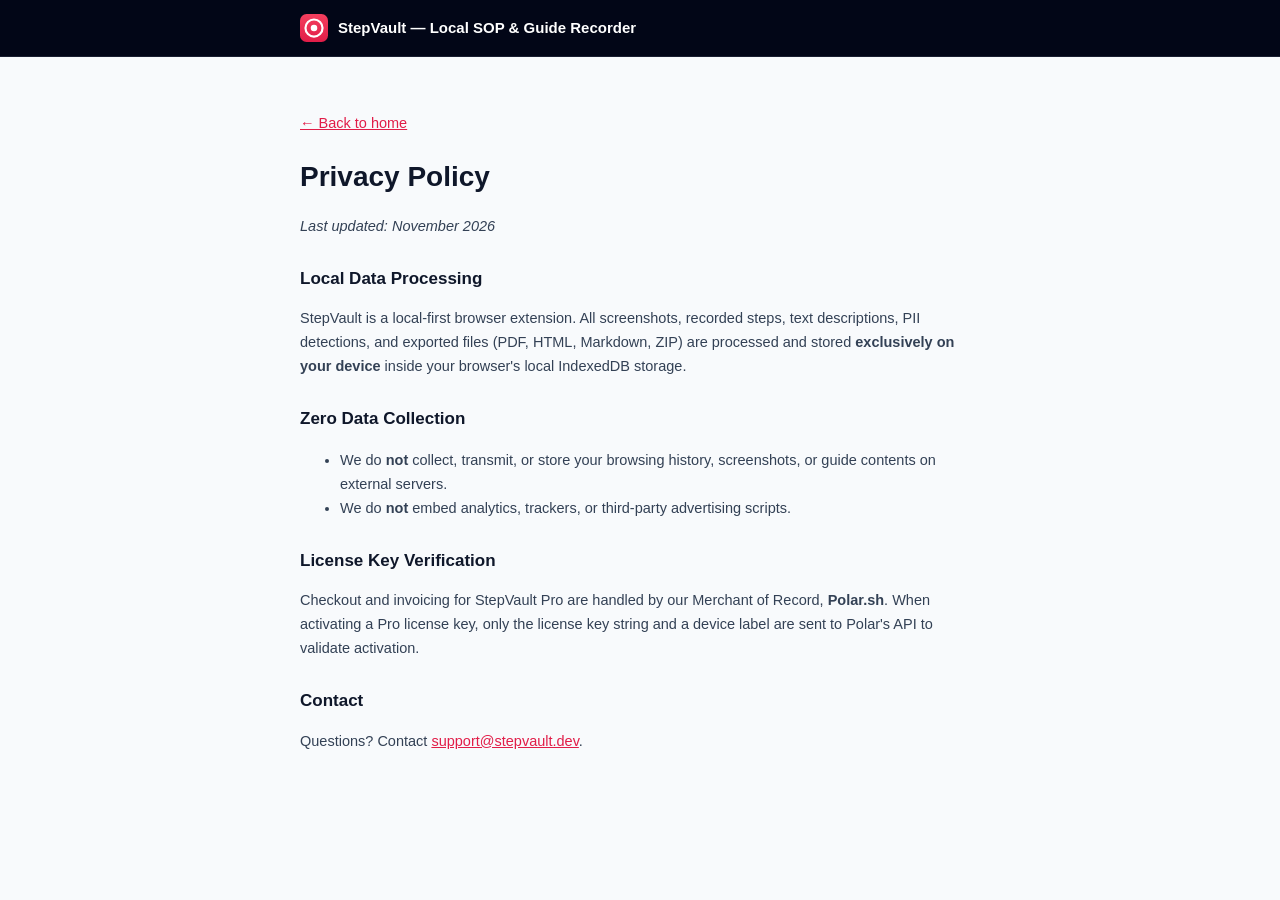
==== privacy.html @ bf3a9740 "add files and style" ====
<!doctype html>
<html lang="en">
<head>
  <meta charset="utf-8" />
  <meta name="viewport" content="width=device-width, initial-scale=1" />
  <title>Privacy Policy — StepVault</title>
  <link rel="icon" type="image/svg+xml" href="./assets/logo.svg" />
  <link rel="alternate icon" type="image/png" href="./assets/favicon.png" />
  <link rel="stylesheet" href="./styles.css" />
</head>
<body>
  <header class="site-header">
    <div class="legal-header-inner">
      <a href="./index.html" class="legal-brand">
        <img src="./assets/logo.svg" alt="StepVault logo" class="brand-icon-sm" />
        <span>StepVault — Local SOP &amp; Guide Recorder</span>
      </a>
    </div>
  </header>
  <main class="legal-wrap">
    <p><a class="accent-link" href="./index.html">← Back to home</a></p>
    <h1>Privacy Policy</h1>
    <p><em>Last updated: November 2026</em></p>

    <h2>Local Data Processing</h2>
    <p>
      StepVault is a local-first browser extension. All screenshots, recorded steps, text
      descriptions, PII detections, and exported files (PDF, HTML, Markdown, ZIP) are processed
      and stored <strong>exclusively on your device</strong> inside your browser's local IndexedDB
      storage.
    </p>

    <h2>Zero Data Collection</h2>
    <ul>
      <li>We do <strong>not</strong> collect, transmit, or store your browsing history, screenshots, or guide contents on external servers.</li>
      <li>We do <strong>not</strong> embed analytics, trackers, or third-party advertising scripts.</li>
    </ul>

    <h2>License Key Verification</h2>
    <p>
      Checkout and invoicing for StepVault Pro are handled by our Merchant of Record,
      <strong>Polar.sh</strong>. When activating a Pro license key, only the license key string and
      a device label are sent to Polar's API to validate activation.
    </p>

    <h2>Contact</h2>
    <p>Questions? Contact <a class="accent-link" href="mailto:support@stepvault.dev">support@stepvault.dev</a>.</p>
  </main>
</body>
</html>
---- styles.css ----
:root {
  --slate-950: #020617;
  --slate-900: #0f172a;
  --slate-700: #334155;
  --slate-500: #64748b;
  --slate-400: #94a3b8;
  --slate-200: #e2e8f0;
  --slate-100: #f1f5f9;
  --slate-50: #f8fafc;
  --rose-500: #f43f5e;
  --rose-600: #e11d48;
  --rose-700: #be123c;
  --emerald-600: #059669;
}

* {
  box-sizing: border-box;
}

body {
  margin: 0;
  font-family: Inter, -apple-system, BlinkMacSystemFont, "Segoe UI", Roboto, sans-serif;
  background: var(--slate-50);
  color: var(--slate-900);
  line-height: 1.55;
  -webkit-font-smoothing: antialiased;
}

a {
  color: inherit;
}

.container {
  max-width: 960px;
  margin: 0 auto;
  padding: 0 20px;
}

/* Header & Navigation */
.site-header {
  background: var(--slate-950);
  color: #ffffff;
  border-bottom: 1px solid rgba(148, 163, 184, 0.16);
  position: sticky;
  top: 0;
  z-index: 20;
}

.nav {
  display: flex;
  align-items: center;
  justify-content: space-between;
  height: 64px;
  gap: 12px;
}

.brand {
  display: flex;
  align-items: center;
  gap: 11px;
  text-decoration: none;
}

.brand-icon {
  width: 34px;
  height: 34px;
  flex-shrink: 0;
  display: block;
}

.brand-icon-sm {
  width: 28px;
  height: 28px;
  flex-shrink: 0;
  display: block;
}

.brand-title {
  font-weight: 800;
  font-size: 16px;
  letter-spacing: -0.02em;
  line-height: 1.15;
  color: #ffffff;
}

.brand-sub {
  font-size: 11px;
  color: var(--slate-400);
  font-weight: 500;
}

.nav-right {
  display: flex;
  align-items: center;
  gap: 18px;
  font-size: 13.5px;
  font-weight: 600;
}

.nav-right a.link {
  color: #cbd5e1;
  text-decoration: none;
}

.nav-right a.link:hover {
  color: #ffffff;
}

.local-pill {
  display: inline-flex;
  align-items: center;
  gap: 5px;
  border-radius: 999px;
  background: rgba(16, 185, 129, 0.15);
  color: #6ee7b7;
  border: 1px solid rgba(52, 211, 153, 0.28);
  padding: 4px 10px;
  font-size: 11.5px;
  font-weight: 700;
}

.local-pill-light {
  background: #ecfdf5;
  color: var(--emerald-600);
  border-color: #a7f3d0;
}

/* Buttons */
.btn {
  display: inline-flex;
  align-items: center;
  justify-content: center;
  gap: 8px;
  border-radius: 10px;
  padding: 11px 20px;
  font-size: 14px;
  font-weight: 700;
  text-decoration: none;
  transition: background 0.15s, border-color 0.15s;
}

.btn-primary {
  background: var(--rose-600);
  color: #ffffff;
  box-shadow: 0 2px 8px rgba(225, 29, 72, 0.25);
}

.btn-primary:hover {
  background: var(--rose-700);
}

.btn-secondary {
  background: #ffffff;
  color: var(--slate-900);
  border: 1px solid #cbd5e1;
}

.btn-secondary:hover {
  background: var(--slate-100);
}

.btn-sm {
  padding: 7px 14px;
  font-size: 13px;
  border-radius: 8px;
}

/* Hero */
.hero {
  padding: 56px 0 42px;
  text-align: center;
}

.hero h1 {
  margin: 14px auto;
  max-width: 720px;
  font-size: clamp(29px, 4.5vw, 44px);
  line-height: 1.14;
  letter-spacing: -0.03em;
  font-weight: 850;
}

.subtitle {
  margin: 0 auto 26px;
  max-width: 610px;
  color: var(--slate-500);
  font-size: 16.5px;
}

.cta-row {
  display: flex;
  flex-wrap: wrap;
  gap: 12px;
  justify-content: center;
  margin-bottom: 36px;
}

/* Editor UI Preview */
.editor-frame {
  max-width: 840px;
  margin: 0 auto;
  background: #ffffff;
  border: 1px solid var(--slate-200);
  border-radius: 16px;
  box-shadow: 0 20px 45px rgba(15, 23, 42, 0.08);
  overflow: hidden;
  text-align: left;
}

.editor-topbar {
  display: flex;
  flex-wrap: wrap;
  align-items: center;
  justify-content: space-between;
  gap: 10px;
  padding: 11px 18px;
  border-bottom: 1px solid var(--slate-200);
  background: #ffffff;
  font-size: 12px;
}

.swatches {
  display: flex;
  align-items: center;
  gap: 6px;
  font-weight: 600;
  color: var(--slate-500);
}

.swatch {
  width: 14px;
  height: 14px;
  border-radius: 50%;
  display: inline-block;
}

.swatch-rose { background: #f43f5e; }
.swatch-indigo { background: #4f46e5; }
.swatch-sky { background: #0ea5e9; }
.swatch-emerald { background: #10b981; }

.swatch.active {
  outline: 2px solid var(--slate-900);
  outline-offset: 2px;
}

.amber-pill {
  background: #fef3c7;
  color: #78350f;
  border: 1px solid #fcd34d;
  border-radius: 8px;
  padding: 4px 10px;
  font-weight: 700;
  font-size: 11.5px;
}

.export-chip {
  background: var(--rose-600);
  color: #ffffff;
  border-radius: 8px;
  padding: 5px 11px;
  font-weight: 700;
  font-size: 11.5px;
}

.editor-canvas {
  background: var(--slate-50);
  padding: 20px;
}

.step-card {
  background: #ffffff;
  border: 1px solid var(--slate-200);
  border-radius: 14px;
  padding: 16px 18px;
}

.step-head {
  display: flex;
  align-items: center;
  gap: 10px;
  font-weight: 700;
  font-size: 14.5px;
  margin-bottom: 12px;
}

.step-badge {
  width: 11px;
  height: 11px;
  border-radius: 50%;
  background: var(--rose-500);
  box-shadow: 0 0 0 4px rgba(244, 63, 94, 0.18);
  display: inline-block;
  flex-shrink: 0;
}

.shot-box {
  position: relative;
  background: var(--slate-100);
  border: 1px solid var(--slate-200);
  border-radius: 10px;
  padding: 18px;
  display: flex;
  align-items: center;
  justify-content: space-between;
  gap: 14px;
  flex-wrap: wrap;
}

.shot-fields {
  font-size: 13px;
  color: var(--slate-700);
}

.pixelated {
  display: inline-block;
  background: repeating-linear-gradient(90deg, #cbd5e1 0 5px, #94a3b8 5px 10px);
  color: transparent;
  border-radius: 4px;
  padding: 1px 6px;
  user-select: none;
}

.target-btn {
  position: relative;
  background: #4f46e5;
  color: #ffffff;
  font-size: 12.5px;
  font-weight: 700;
  padding: 8px 16px;
  border-radius: 7px;
  outline: 2.5px solid var(--rose-500);
  outline-offset: 2px;
}

.click-dot {
  position: absolute;
  right: -7px;
  bottom: -7px;
  width: 16px;
  height: 16px;
  border-radius: 50%;
  background: var(--rose-500);
  border: 2.5px solid #ffffff;
  box-shadow: 0 3px 8px rgba(15, 23, 42, 0.3);
}

/* Content Sections */
.section {
  padding: 48px 0;
}

.section-title {
  text-align: center;
  font-size: 25px;
  font-weight: 800;
  letter-spacing: -0.02em;
  margin: 0 0 26px;
}

.grid-3 {
  display: grid;
  grid-template-columns: repeat(auto-fit, minmax(250px, 1fr));
  gap: 16px;
}

.card {
  background: #ffffff;
  border: 1px solid var(--slate-200);
  border-radius: 14px;
  padding: 20px;
}

.card h3 {
  margin: 0 0 7px;
  font-size: 15.5px;
  font-weight: 750;
}

.card p {
  margin: 0;
  font-size: 14px;
  color: var(--slate-500);
}

/* Pricing */
.pricing-grid {
  display: grid;
  grid-template-columns: repeat(auto-fit, minmax(280px, 1fr));
  gap: 18px;
  max-width: 700px;
  margin: 0 auto;
}

.price-card {
  background: #ffffff;
  border: 1px solid var(--slate-200);
  border-radius: 16px;
  padding: 24px;
  display: flex;
  flex-direction: column;
  justify-content: space-between;
}

.price-card.pro {
  border: 2px solid var(--rose-600);
  box-shadow: 0 12px 30px rgba(225, 29, 72, 0.08);
}

.tier {
  font-size: 12px;
  font-weight: 800;
  text-transform: uppercase;
  letter-spacing: 0.06em;
  color: var(--slate-500);
}

.price-card.pro .tier {
  color: var(--rose-600);
}

.amount {
  font-size: 34px;
  font-weight: 850;
  margin: 8px 0 4px;
  letter-spacing: -0.03em;
}

.amount span {
  font-size: 13.5px;
  font-weight: 500;
  color: var(--slate-500);
}

.features-list {
  list-style: none;
  padding: 0;
  margin: 16px 0 22px;
  font-size: 13.5px;
  color: var(--slate-700);
}

.features-list li {
  padding: 4.5px 0;
}

.features-list li::before {
  content: "✓ ";
  color: var(--emerald-600);
  font-weight: 800;
}

/* Legal Subpages (Privacy & Terms) */
.legal-header-inner {
  max-width: 720px;
  margin: 0 auto;
  padding: 14px 20px;
  display: flex;
  align-items: center;
}

.legal-brand {
  color: #ffffff;
  text-decoration: none;
  font-weight: 800;
  font-size: 15px;
  display: inline-flex;
  align-items: center;
  gap: 10px;
}

.legal-wrap {
  max-width: 720px;
  margin: 0 auto;
  padding: 40px 20px 60px;
  line-height: 1.65;
}

.legal-wrap h1 {
  font-size: 28px;
  margin-bottom: 6px;
}

.legal-wrap h2 {
  font-size: 17px;
  margin-top: 26px;
}

.legal-wrap p,
.legal-wrap li {
  font-size: 14.5px;
  color: var(--slate-700);
}

.accent-link {
  color: var(--rose-600);
}

/* Footer */
.site-footer {
  border-top: 1px solid var(--slate-200);
  padding: 26px 0;
  margin-top: 28px;
  font-size: 13px;
  color: var(--slate-400);
}

.footer-inner {
  display: flex;
  flex-wrap: wrap;
  align-items: center;
  justify-content: space-between;
  gap: 12px;
}

.footer-links {
  display: flex;
  gap: 18px;
}

.footer-links a {
  text-decoration: none;
  color: var(--slate-500);
}

.footer-links a:hover {
  color: var(--slate-900);
}

@media (max-width: 560px) {
  .hide-mobile {
    display: none;
  }
}
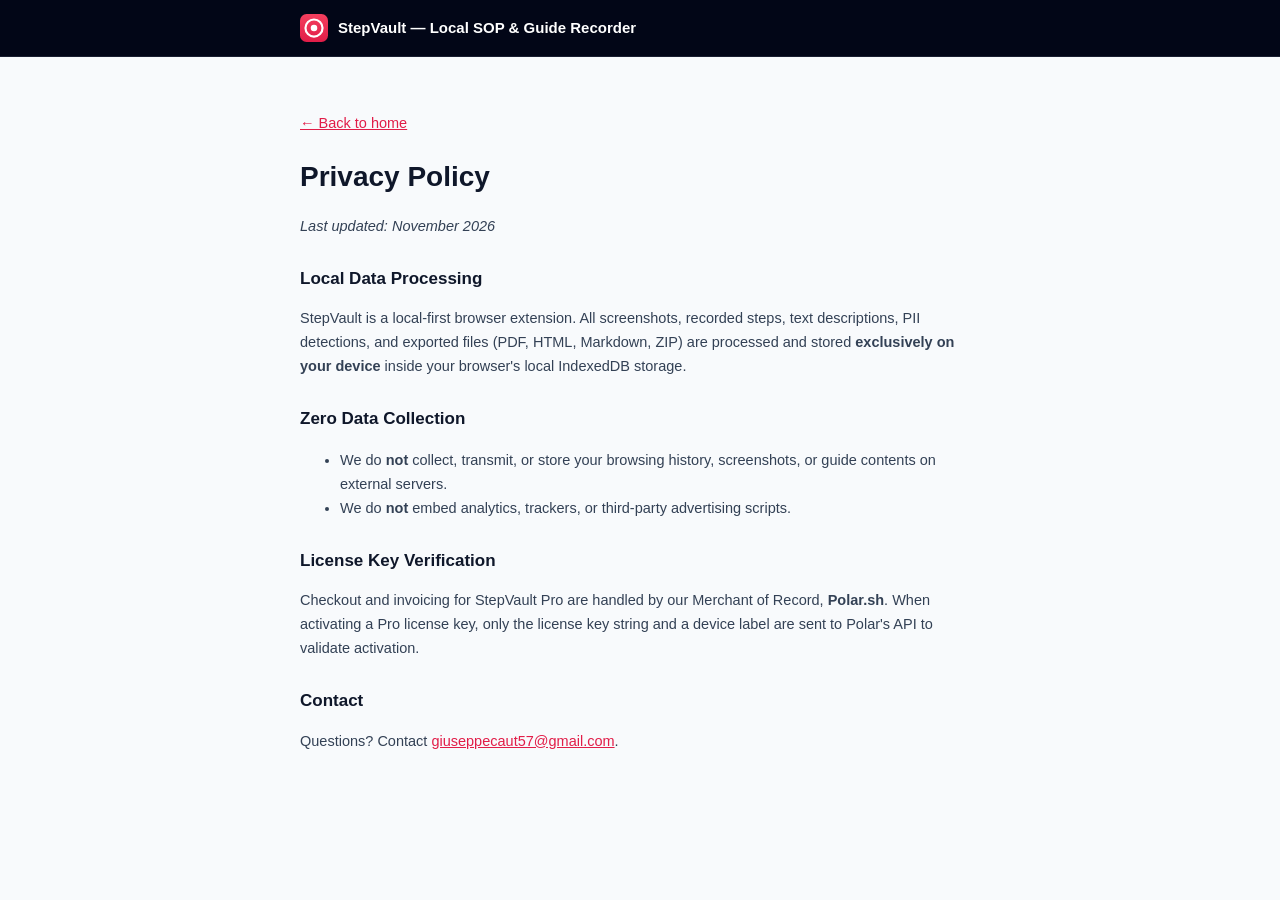
==== commit 73691f46: "edits to the mail in privacy section" ====
--- a/privacy.html
+++ b/privacy.html
@@ -44,7 +44,7 @@
     </p>
 
     <h2>Contact</h2>
-    <p>Questions? Contact <a class="accent-link" href="mailto:support@stepvault.dev">support@stepvault.dev</a>.</p>
+    <p>Questions? Contact <a class="accent-link" href="mailto:giuseppecaut57@gmail.com">giuseppecaut57@gmail.com</a>.</p>
   </main>
 </body>
 </html>
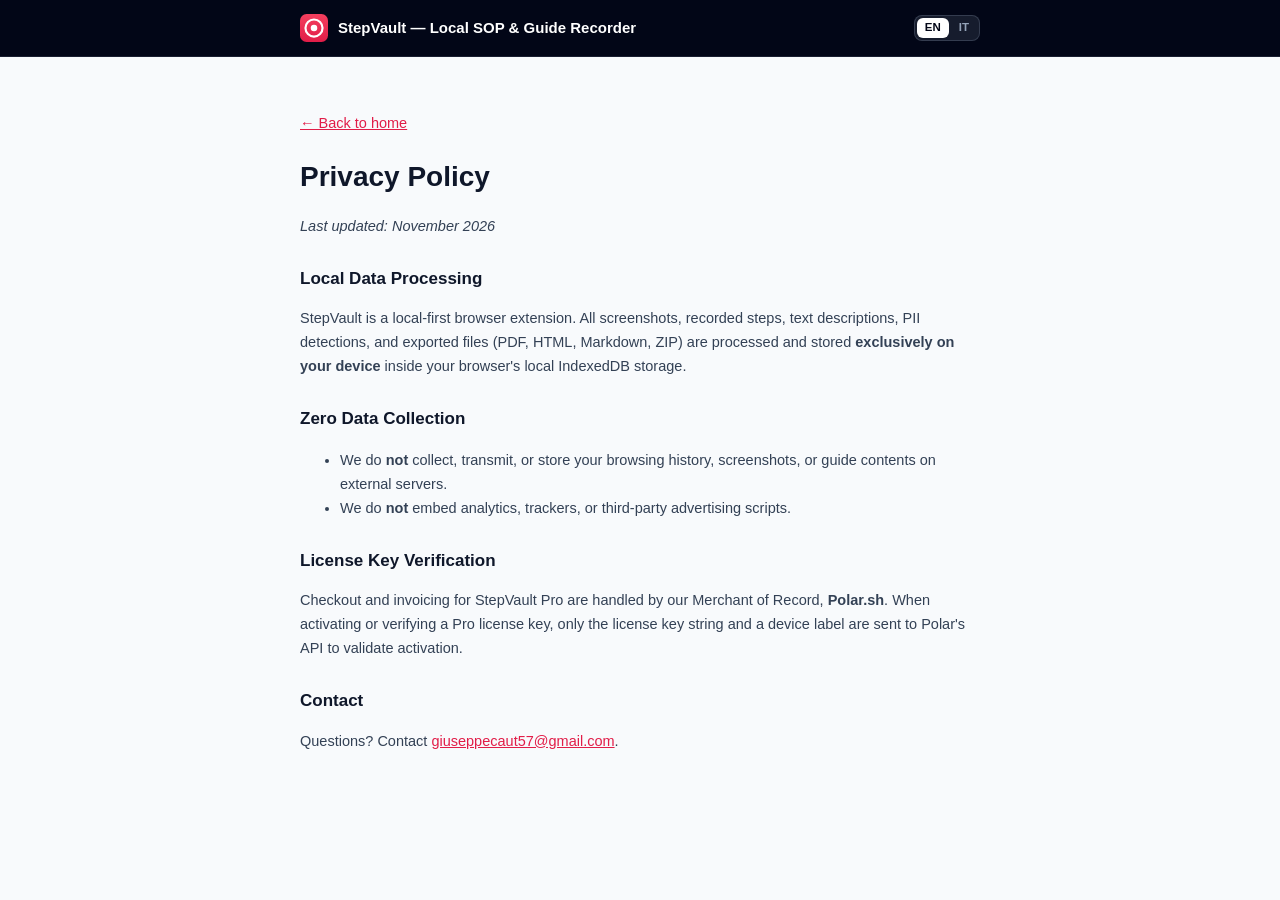
==== commit 537862a5: "added italian translation of the page" ====
--- a/privacy.html
+++ b/privacy.html
@@ -1,5 +1,5 @@
 <!doctype html>
-<html lang="en">
+<html lang="en" data-title-key="page_title_privacy">
 <head>
   <meta charset="utf-8" />
   <meta name="viewport" content="width=device-width, initial-scale=1" />
@@ -13,38 +13,44 @@
     <div class="legal-header-inner">
       <a href="./index.html" class="legal-brand">
         <img src="./assets/logo.svg" alt="StepVault logo" class="brand-icon-sm" />
-        <span>StepVault — Local SOP &amp; Guide Recorder</span>
+        <span data-i18n="legal_header_brand">StepVault — Local SOP &amp; Guide Recorder</span>
       </a>
+      <div class="lang-switch" role="group" aria-label="Language">
+        <button type="button" class="lang-btn active" data-set-lang="en" aria-pressed="true">EN</button>
+        <button type="button" class="lang-btn" data-set-lang="it" aria-pressed="false">IT</button>
+      </div>
     </div>
   </header>
   <main class="legal-wrap">
-    <p><a class="accent-link" href="./index.html">← Back to home</a></p>
-    <h1>Privacy Policy</h1>
-    <p><em>Last updated: November 2026</em></p>
+    <p><a class="accent-link" href="./index.html" data-i18n="back_home">← Back to home</a></p>
+    <h1 data-i18n="priv_h1">Privacy Policy</h1>
+    <p data-i18n-html="legal_updated"><em>Last updated: November 2026</em></p>
 
-    <h2>Local Data Processing</h2>
-    <p>
+    <h2 data-i18n="priv_s1_h2">Local Data Processing</h2>
+    <p data-i18n-html="priv_s1_p">
       StepVault is a local-first browser extension. All screenshots, recorded steps, text
       descriptions, PII detections, and exported files (PDF, HTML, Markdown, ZIP) are processed
       and stored <strong>exclusively on your device</strong> inside your browser's local IndexedDB
       storage.
     </p>
 
-    <h2>Zero Data Collection</h2>
+    <h2 data-i18n="priv_s2_h2">Zero Data Collection</h2>
     <ul>
-      <li>We do <strong>not</strong> collect, transmit, or store your browsing history, screenshots, or guide contents on external servers.</li>
-      <li>We do <strong>not</strong> embed analytics, trackers, or third-party advertising scripts.</li>
+      <li data-i18n-html="priv_s2_li1">We do <strong>not</strong> collect, transmit, or store your browsing history, screenshots, or guide contents on external servers.</li>
+      <li data-i18n-html="priv_s2_li2">We do <strong>not</strong> embed analytics, trackers, or third-party advertising scripts.</li>
     </ul>
 
-    <h2>License Key Verification</h2>
-    <p>
+    <h2 data-i18n="priv_s3_h2">License Key Verification</h2>
+    <p data-i18n-html="priv_s3_p">
       Checkout and invoicing for StepVault Pro are handled by our Merchant of Record,
-      <strong>Polar.sh</strong>. When activating a Pro license key, only the license key string and
+      <strong>Polar.sh</strong>. When activating or verifying a Pro license key, only the license key string and
       a device label are sent to Polar's API to validate activation.
     </p>
 
-    <h2>Contact</h2>
-    <p>Questions? Contact <a class="accent-link" href="mailto:giuseppecaut57@gmail.com">giuseppecaut57@gmail.com</a>.</p>
+    <h2 data-i18n="priv_s4_h2">Contact</h2>
+    <p data-i18n-html="priv_s4_p">Questions? Contact <a class="accent-link" href="mailto:giuseppecaut57@gmail.com">giuseppecaut57@gmail.com</a>.</p>
   </main>
+
+  <script src="./i18n.js"></script>
 </body>
 </html>
--- a/styles.css
+++ b/styles.css
@@ -1,6 +1,7 @@
 :root {
   --slate-950: #020617;
   --slate-900: #0f172a;
+  --slate-800: #1e293b;
   --slate-700: #334155;
   --slate-500: #64748b;
   --slate-400: #94a3b8;
@@ -10,11 +11,18 @@
   --rose-500: #f43f5e;
   --rose-600: #e11d48;
   --rose-700: #be123c;
+  --rose-50: #fff1f2;
+  --rose-200: #fecdd3;
   --emerald-600: #059669;
+  --emerald-50: #ecfdf5;
 }
 
 * {
   box-sizing: border-box;
+}
+
+html {
+  scroll-behavior: smooth;
 }
 
 body {
@@ -36,7 +44,6 @@
   padding: 0 20px;
 }
 
-/* Header & Navigation */
 .site-header {
   background: var(--slate-950);
   color: #ffffff;
@@ -104,6 +111,40 @@
 
 .nav-right a.link:hover {
   color: #ffffff;
+}
+
+.lang-switch {
+  display: inline-flex;
+  align-items: center;
+  background: rgba(148, 163, 184, 0.14);
+  border: 1px solid rgba(148, 163, 184, 0.24);
+  border-radius: 8px;
+  padding: 2px;
+  gap: 2px;
+}
+
+.lang-btn {
+  appearance: none;
+  border: none;
+  background: transparent;
+  color: #94a3b8;
+  font-family: inherit;
+  font-size: 11.5px;
+  font-weight: 800;
+  padding: 4px 8px;
+  border-radius: 6px;
+  cursor: pointer;
+  line-height: 1;
+  transition: background 0.15s, color 0.15s;
+}
+
+.lang-btn:hover {
+  color: #ffffff;
+}
+
+.lang-btn.active {
+  background: #ffffff;
+  color: var(--slate-950);
 }
 
 .local-pill {
@@ -120,12 +161,26 @@
 }
 
 .local-pill-light {
-  background: #ecfdf5;
+  background: var(--emerald-50);
   color: var(--emerald-600);
   border-color: #a7f3d0;
 }
 
-/* Buttons */
+.pro-pill {
+  display: inline-flex;
+  align-items: center;
+  gap: 5px;
+  border-radius: 999px;
+  background: var(--rose-50);
+  color: var(--rose-600);
+  border: 1px solid var(--rose-200);
+  padding: 3px 9px;
+  font-size: 11px;
+  font-weight: 800;
+  text-transform: uppercase;
+  letter-spacing: 0.05em;
+}
+
 .btn {
   display: inline-flex;
   align-items: center;
@@ -136,7 +191,7 @@
   font-size: 14px;
   font-weight: 700;
   text-decoration: none;
-  transition: background 0.15s, border-color 0.15s;
+  transition: background 0.15s, border-color 0.15s, transform 0.1s;
 }
 
 .btn-primary {
@@ -165,7 +220,6 @@
   border-radius: 8px;
 }
 
-/* Hero */
 .hero {
   padding: 56px 0 42px;
   text-align: center;
@@ -173,7 +227,7 @@
 
 .hero h1 {
   margin: 14px auto;
-  max-width: 720px;
+  max-width: 740px;
   font-size: clamp(29px, 4.5vw, 44px);
   line-height: 1.14;
   letter-spacing: -0.03em;
@@ -181,8 +235,8 @@
 }
 
 .subtitle {
-  margin: 0 auto 26px;
-  max-width: 610px;
+  margin: 0 auto 24px;
+  max-width: 640px;
   color: var(--slate-500);
   font-size: 16.5px;
 }
@@ -192,10 +246,16 @@
   flex-wrap: wrap;
   gap: 12px;
   justify-content: center;
-  margin-bottom: 36px;
-}
-
-/* Editor UI Preview */
+  margin-bottom: 12px;
+}
+
+.hero-trust {
+  font-size: 12.5px;
+  color: var(--slate-500);
+  margin: 0 auto 34px;
+  font-weight: 500;
+}
+
 .editor-frame {
   max-width: 840px;
   margin: 0 auto;
@@ -266,6 +326,9 @@
 .editor-canvas {
   background: var(--slate-50);
   padding: 20px;
+  display: flex;
+  flex-direction: column;
+  gap: 12px;
 }
 
 .step-card {
@@ -292,6 +355,31 @@
   box-shadow: 0 0 0 4px rgba(244, 63, 94, 0.18);
   display: inline-block;
   flex-shrink: 0;
+}
+
+.step-num-badge {
+  width: 24px;
+  height: 24px;
+  border-radius: 50%;
+  background: var(--rose-600);
+  color: #ffffff;
+  font-size: 12px;
+  font-weight: 800;
+  display: inline-flex;
+  align-items: center;
+  justify-content: center;
+  flex-shrink: 0;
+}
+
+.step-callout-mini {
+  background: var(--emerald-50);
+  border-left: 3px solid var(--emerald-600);
+  color: #065f46;
+  font-size: 12.5px;
+  padding: 7px 11px;
+  border-radius: 6px;
+  margin-bottom: 12px;
+  font-weight: 500;
 }
 
 .shot-box {
@@ -345,22 +433,84 @@
   box-shadow: 0 3px 8px rgba(15, 23, 42, 0.3);
 }
 
-/* Content Sections */
 .section {
   padding: 48px 0;
 }
 
+.section-header {
+  text-align: center;
+  max-width: 660px;
+  margin: 0 auto 30px;
+}
+
+.section-eyebrow {
+  display: inline-block;
+  font-size: 11.5px;
+  font-weight: 800;
+  text-transform: uppercase;
+  letter-spacing: 0.07em;
+  color: var(--rose-600);
+  margin-bottom: 8px;
+}
+
 .section-title {
   text-align: center;
-  font-size: 25px;
-  font-weight: 800;
-  letter-spacing: -0.02em;
-  margin: 0 0 26px;
+  font-size: 26px;
+  font-weight: 800;
+  letter-spacing: -0.025em;
+  margin: 0 0 10px;
+  line-height: 1.22;
+}
+
+.section-lead {
+  margin: 0 auto;
+  font-size: 15px;
+  color: var(--slate-500);
+}
+
+.workflow-grid {
+  display: grid;
+  grid-template-columns: repeat(auto-fit, minmax(210px, 1fr));
+  gap: 16px;
+}
+
+.workflow-card {
+  background: #ffffff;
+  border: 1px solid var(--slate-200);
+  border-radius: 14px;
+  padding: 20px;
+  display: flex;
+  flex-direction: column;
+  gap: 8px;
+}
+
+.workflow-step-top {
+  display: flex;
+  align-items: center;
+  gap: 10px;
+}
+
+.workflow-card h3 {
+  margin: 0;
+  font-size: 15px;
+  font-weight: 750;
+}
+
+.workflow-card p {
+  margin: 0;
+  font-size: 13.5px;
+  color: var(--slate-500);
 }
 
 .grid-3 {
   display: grid;
-  grid-template-columns: repeat(auto-fit, minmax(250px, 1fr));
+  grid-template-columns: repeat(auto-fit, minmax(260px, 1fr));
+  gap: 16px;
+}
+
+.grid-2 {
+  display: grid;
+  grid-template-columns: repeat(auto-fit, minmax(300px, 1fr));
   gap: 16px;
 }
 
@@ -383,12 +533,94 @@
   color: var(--slate-500);
 }
 
-/* Pricing */
+.pro-spotlight-card {
+  background: #ffffff;
+  border: 1px solid var(--slate-200);
+  border-radius: 14px;
+  padding: 22px;
+  box-shadow: 0 4px 16px rgba(15, 23, 42, 0.03);
+}
+
+.pro-spotlight-head {
+  display: flex;
+  align-items: center;
+  justify-content: space-between;
+  gap: 10px;
+  margin-bottom: 8px;
+}
+
+.pro-spotlight-card h3 {
+  margin: 0;
+  font-size: 16px;
+  font-weight: 800;
+}
+
+.pro-spotlight-card p {
+  margin: 0 0 10px;
+  font-size: 14px;
+  color: var(--slate-700);
+}
+
+.pro-benefit-note {
+  font-size: 12.5px;
+  font-weight: 600;
+  color: var(--emerald-600);
+}
+
+.compare-wrap {
+  margin-top: 24px;
+  background: #ffffff;
+  border: 1px solid var(--slate-200);
+  border-radius: 16px;
+  overflow-x: auto;
+  box-shadow: 0 8px 24px rgba(15, 23, 42, 0.04);
+}
+
+.compare-table {
+  width: 100%;
+  border-collapse: collapse;
+  font-size: 13.5px;
+  min-width: 580px;
+}
+
+.compare-table th,
+.compare-table td {
+  padding: 13px 16px;
+  text-align: left;
+  border-bottom: 1px solid var(--slate-100);
+}
+
+.compare-table thead th {
+  background: var(--slate-950);
+  color: #ffffff;
+  font-size: 12.5px;
+  font-weight: 700;
+  letter-spacing: 0.01em;
+}
+
+.compare-table thead th.col-highlight {
+  background: var(--rose-600);
+}
+
+.compare-table tbody tr:last-child td {
+  border-bottom: none;
+}
+
+.compare-table td.col-highlight {
+  background: #fff1f2;
+  font-weight: 700;
+  color: var(--slate-900);
+}
+
+.compare-table td.muted {
+  color: var(--slate-500);
+}
+
 .pricing-grid {
   display: grid;
-  grid-template-columns: repeat(auto-fit, minmax(280px, 1fr));
+  grid-template-columns: repeat(auto-fit, minmax(290px, 1fr));
   gap: 18px;
-  max-width: 700px;
+  max-width: 760px;
   margin: 0 auto;
 }
 
@@ -396,7 +628,7 @@
   background: #ffffff;
   border: 1px solid var(--slate-200);
   border-radius: 16px;
-  padding: 24px;
+  padding: 26px;
   display: flex;
   flex-direction: column;
   justify-content: space-between;
@@ -404,7 +636,22 @@
 
 .price-card.pro {
   border: 2px solid var(--rose-600);
-  box-shadow: 0 12px 30px rgba(225, 29, 72, 0.08);
+  box-shadow: 0 14px 34px rgba(225, 29, 72, 0.1);
+  position: relative;
+}
+
+.popular-badge {
+  position: absolute;
+  top: -12px;
+  right: 20px;
+  background: var(--rose-600);
+  color: #ffffff;
+  font-size: 11px;
+  font-weight: 800;
+  text-transform: uppercase;
+  letter-spacing: 0.06em;
+  padding: 4px 10px;
+  border-radius: 999px;
 }
 
 .tier {
@@ -420,7 +667,7 @@
 }
 
 .amount {
-  font-size: 34px;
+  font-size: 36px;
   font-weight: 850;
   margin: 8px 0 4px;
   letter-spacing: -0.03em;
@@ -429,6 +676,12 @@
 .amount span {
   font-size: 13.5px;
   font-weight: 500;
+  color: var(--slate-500);
+}
+
+.tier-desc {
+  margin: 4px 0 0;
+  font-size: 13px;
   color: var(--slate-500);
 }
 
@@ -441,7 +694,7 @@
 }
 
 .features-list li {
-  padding: 4.5px 0;
+  padding: 5px 0;
 }
 
 .features-list li::before {
@@ -450,13 +703,97 @@
   font-weight: 800;
 }
 
-/* Legal Subpages (Privacy & Terms) */
+.price-footnote {
+  margin: 10px 0 0;
+  text-align: center;
+  font-size: 12px;
+  color: var(--slate-500);
+}
+
+.faq-list {
+  max-width: 760px;
+  margin: 0 auto;
+  display: flex;
+  flex-direction: column;
+  gap: 10px;
+}
+
+.faq-item {
+  background: #ffffff;
+  border: 1px solid var(--slate-200);
+  border-radius: 12px;
+  padding: 15px 18px;
+}
+
+.faq-item summary {
+  cursor: pointer;
+  font-weight: 700;
+  font-size: 14.5px;
+  color: var(--slate-900);
+  list-style: none;
+  display: flex;
+  align-items: center;
+  justify-content: space-between;
+  gap: 12px;
+}
+
+.faq-item summary::-webkit-details-marker {
+  display: none;
+}
+
+.faq-item summary::after {
+  content: "+";
+  font-size: 18px;
+  font-weight: 600;
+  color: var(--slate-400);
+  flex-shrink: 0;
+}
+
+.faq-item[open] summary::after {
+  content: "−";
+  color: var(--rose-600);
+}
+
+.faq-item p {
+  margin: 10px 0 0;
+  font-size: 14px;
+  color: var(--slate-500);
+  line-height: 1.6;
+}
+
+.cta-banner {
+  background: var(--slate-950);
+  color: #ffffff;
+  border-radius: 18px;
+  padding: 38px 28px;
+  text-align: center;
+  margin: 20px 0 36px;
+  border: 1px solid rgba(148, 163, 184, 0.18);
+}
+
+.cta-banner h2 {
+  margin: 10px auto 10px;
+  font-size: clamp(22px, 3.5vw, 30px);
+  font-weight: 850;
+  letter-spacing: -0.025em;
+  max-width: 600px;
+}
+
+.cta-banner p {
+  margin: 0 auto 22px;
+  color: #cbd5e1;
+  font-size: 15px;
+  max-width: 560px;
+}
+
 .legal-header-inner {
   max-width: 720px;
   margin: 0 auto;
   padding: 14px 20px;
   display: flex;
   align-items: center;
+  justify-content: space-between;
+  gap: 12px;
 }
 
 .legal-brand {
@@ -496,7 +833,6 @@
   color: var(--rose-600);
 }
 
-/* Footer */
 .site-footer {
   border-top: 1px solid var(--slate-200);
   padding: 26px 0;
@@ -527,7 +863,7 @@
   color: var(--slate-900);
 }
 
-@media (max-width: 560px) {
+@media (max-width: 640px) {
   .hide-mobile {
     display: none;
   }
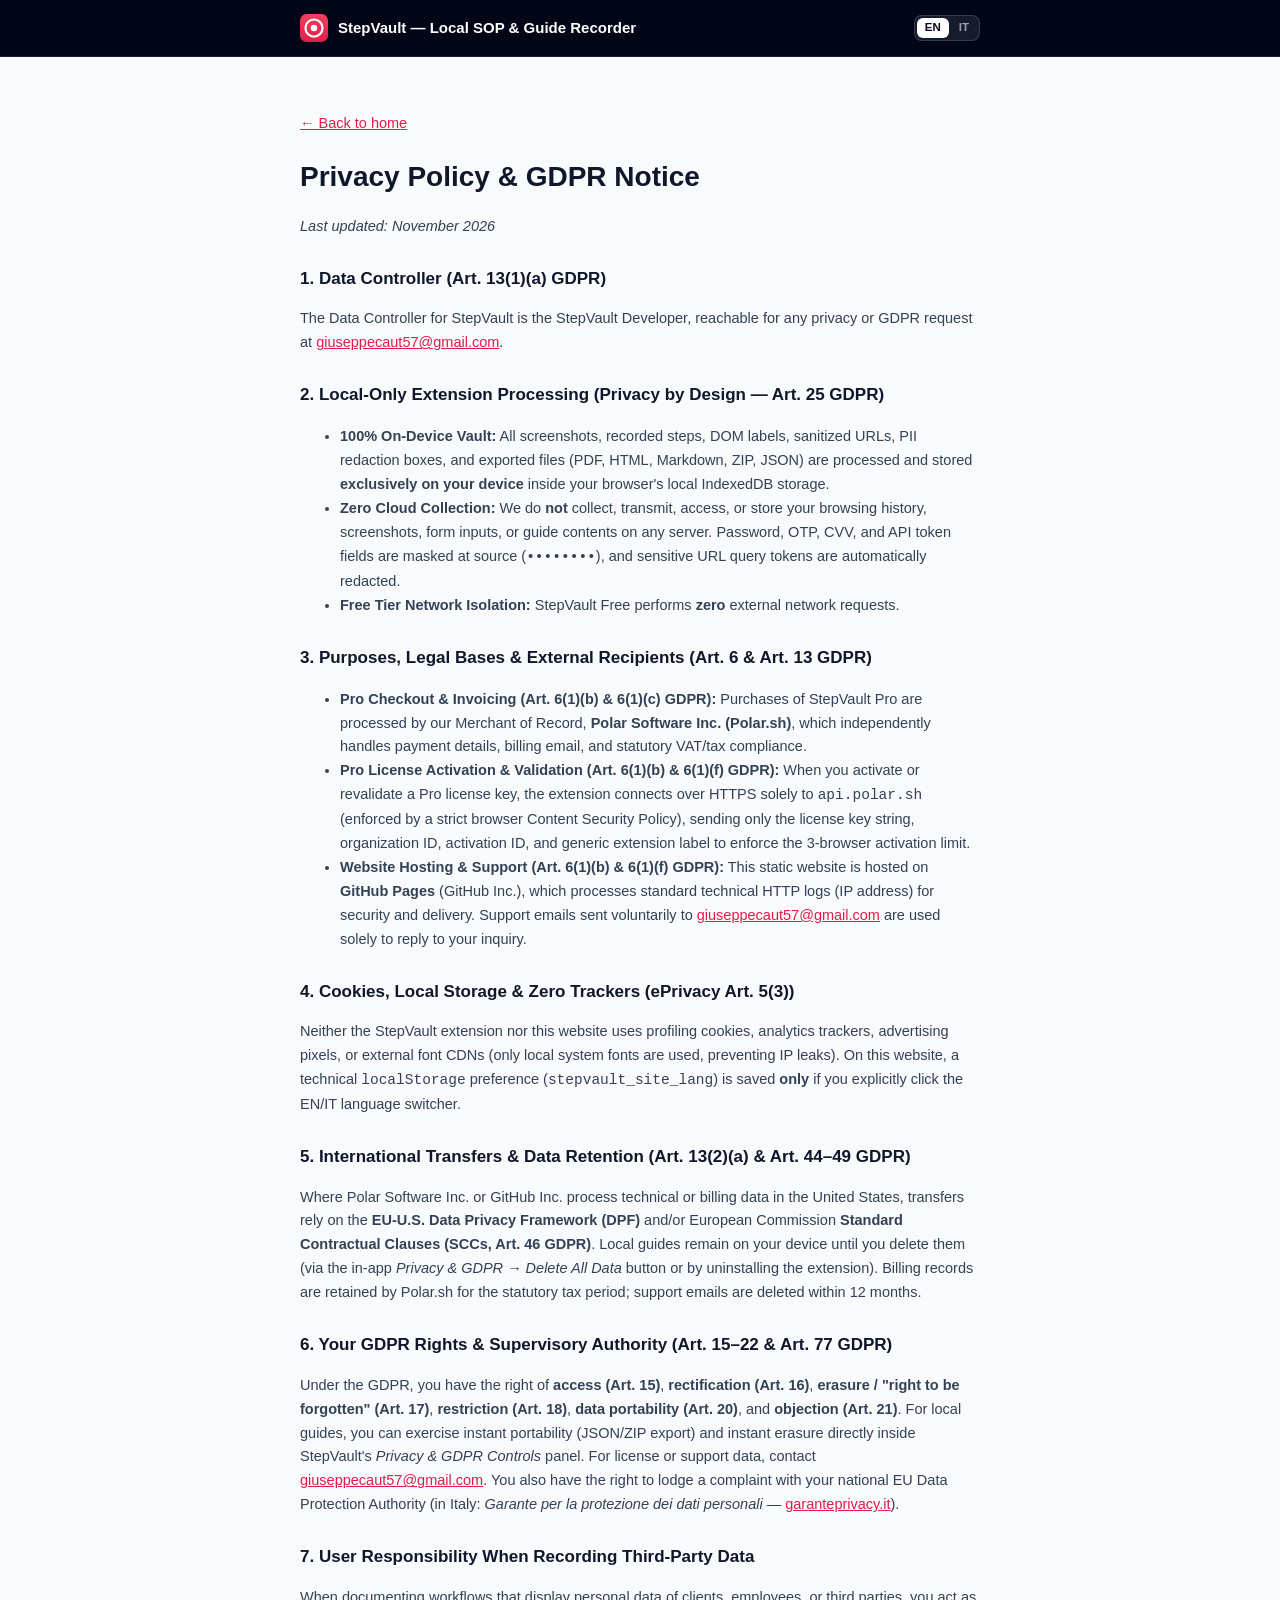
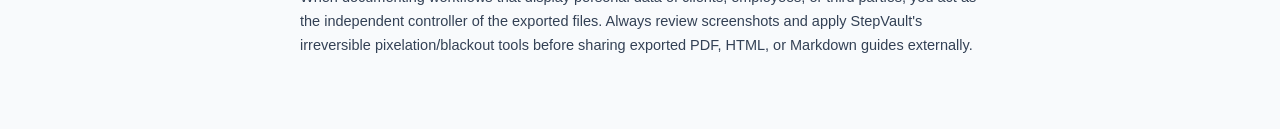
==== commit 56e5cc5b: "update policy and GDPR" ====
--- a/privacy.html
+++ b/privacy.html
@@ -3,7 +3,7 @@
 <head>
   <meta charset="utf-8" />
   <meta name="viewport" content="width=device-width, initial-scale=1" />
-  <title>Privacy Policy — StepVault</title>
+  <title>Privacy Policy (GDPR) — StepVault</title>
   <link rel="icon" type="image/svg+xml" href="./assets/logo.svg" />
   <link rel="alternate icon" type="image/png" href="./assets/favicon.png" />
   <link rel="stylesheet" href="./styles.css" />
@@ -23,32 +23,64 @@
   </header>
   <main class="legal-wrap">
     <p><a class="accent-link" href="./index.html" data-i18n="back_home">← Back to home</a></p>
-    <h1 data-i18n="priv_h1">Privacy Policy</h1>
+    <h1 data-i18n="priv_h1">Privacy Policy &amp; GDPR Notice</h1>
     <p data-i18n-html="legal_updated"><em>Last updated: November 2026</em></p>
 
-    <h2 data-i18n="priv_s1_h2">Local Data Processing</h2>
+    <h2 data-i18n="priv_s1_h2">1. Data Controller (Art. 13(1)(a) GDPR)</h2>
     <p data-i18n-html="priv_s1_p">
-      StepVault is a local-first browser extension. All screenshots, recorded steps, text
-      descriptions, PII detections, and exported files (PDF, HTML, Markdown, ZIP) are processed
-      and stored <strong>exclusively on your device</strong> inside your browser's local IndexedDB
-      storage.
+      The Data Controller for StepVault is the StepVault Developer, reachable for any privacy or GDPR
+      request at <a class="accent-link" href="mailto:giuseppecaut57@gmail.com">giuseppecaut57@gmail.com</a>.
     </p>
 
-    <h2 data-i18n="priv_s2_h2">Zero Data Collection</h2>
+    <h2 data-i18n="priv_s2_h2">2. Local-Only Extension Processing (Privacy by Design — Art. 25 GDPR)</h2>
     <ul>
-      <li data-i18n-html="priv_s2_li1">We do <strong>not</strong> collect, transmit, or store your browsing history, screenshots, or guide contents on external servers.</li>
-      <li data-i18n-html="priv_s2_li2">We do <strong>not</strong> embed analytics, trackers, or third-party advertising scripts.</li>
+      <li data-i18n-html="priv_s2_li1"><strong>100% On-Device Vault:</strong> All screenshots, recorded steps, DOM labels, sanitized URLs, PII redaction boxes, and exported files (PDF, HTML, Markdown, ZIP, JSON) are processed and stored <strong>exclusively on your device</strong> inside your browser's local IndexedDB storage.</li>
+      <li data-i18n-html="priv_s2_li2"><strong>Zero Cloud Collection:</strong> We do <strong>not</strong> collect, transmit, access, or store your browsing history, screenshots, form inputs, or guide contents on any server. Password, OTP, CVV, and API token fields are masked at source (<code>••••••••</code>), and sensitive URL query tokens are automatically redacted.</li>
+      <li data-i18n-html="priv_s2_li3"><strong>Free Tier Network Isolation:</strong> StepVault Free performs <strong>zero</strong> external network requests.</li>
     </ul>
 
-    <h2 data-i18n="priv_s3_h2">License Key Verification</h2>
-    <p data-i18n-html="priv_s3_p">
-      Checkout and invoicing for StepVault Pro are handled by our Merchant of Record,
-      <strong>Polar.sh</strong>. When activating or verifying a Pro license key, only the license key string and
-      a device label are sent to Polar's API to validate activation.
+    <h2 data-i18n="priv_s3_h2">3. Purposes, Legal Bases &amp; External Recipients (Art. 6 &amp; Art. 13 GDPR)</h2>
+    <ul>
+      <li data-i18n-html="priv_s3_li1"><strong>Pro Checkout &amp; Invoicing (Art. 6(1)(b) &amp; 6(1)(c) GDPR):</strong> Purchases of StepVault Pro are processed by our Merchant of Record, <strong>Polar Software Inc. (Polar.sh)</strong>, which independently handles payment details, billing email, and statutory VAT/tax compliance.</li>
+      <li data-i18n-html="priv_s3_li2"><strong>Pro License Activation &amp; Validation (Art. 6(1)(b) &amp; 6(1)(f) GDPR):</strong> When you activate or revalidate a Pro license key, the extension connects over HTTPS solely to <code>api.polar.sh</code> (enforced by a strict browser Content Security Policy), sending only the license key string, organization ID, activation ID, and generic extension label to enforce the 3-browser activation limit.</li>
+      <li data-i18n-html="priv_s3_li3"><strong>Website Hosting &amp; Support (Art. 6(1)(b) &amp; 6(1)(f) GDPR):</strong> This static website is hosted on <strong>GitHub Pages</strong> (GitHub Inc.), which processes standard technical HTTP logs (IP address) for security and delivery. Support emails sent voluntarily to <a class="accent-link" href="mailto:giuseppecaut57@gmail.com">giuseppecaut57@gmail.com</a> are used solely to reply to your inquiry.</li>
+    </ul>
+
+    <h2 data-i18n="priv_s4_h2">4. Cookies, Local Storage &amp; Zero Trackers (ePrivacy Art. 5(3))</h2>
+    <p data-i18n-html="priv_s4_p">
+      Neither the StepVault extension nor this website uses profiling cookies, analytics trackers,
+      advertising pixels, or external font CDNs (only local system fonts are used, preventing IP leaks).
+      On this website, a technical <code>localStorage</code> preference (<code>stepvault_site_lang</code>) is saved
+      <strong>only</strong> if you explicitly click the EN/IT language switcher.
     </p>
 
-    <h2 data-i18n="priv_s4_h2">Contact</h2>
-    <p data-i18n-html="priv_s4_p">Questions? Contact <a class="accent-link" href="mailto:giuseppecaut57@gmail.com">giuseppecaut57@gmail.com</a>.</p>
+    <h2 data-i18n="priv_s5_h2">5. International Transfers &amp; Data Retention (Art. 13(2)(a) &amp; Art. 44–49 GDPR)</h2>
+    <p data-i18n-html="priv_s5_p">
+      Where Polar Software Inc. or GitHub Inc. process technical or billing data in the United States,
+      transfers rely on the <strong>EU-U.S. Data Privacy Framework (DPF)</strong> and/or European Commission
+      <strong>Standard Contractual Clauses (SCCs, Art. 46 GDPR)</strong>. Local guides remain on your device until you
+      delete them (via the in-app <em>Privacy &amp; GDPR → Delete All Data</em> button or by uninstalling the extension).
+      Billing records are retained by Polar.sh for the statutory tax period; support emails are deleted within 12 months.
+    </p>
+
+    <h2 data-i18n="priv_s6_h2">6. Your GDPR Rights &amp; Supervisory Authority (Art. 15–22 &amp; Art. 77 GDPR)</h2>
+    <p data-i18n-html="priv_s6_p">
+      Under the GDPR, you have the right of <strong>access (Art. 15)</strong>, <strong>rectification (Art. 16)</strong>,
+      <strong>erasure / "right to be forgotten" (Art. 17)</strong>, <strong>restriction (Art. 18)</strong>,
+      <strong>data portability (Art. 20)</strong>, and <strong>objection (Art. 21)</strong>. For local guides, you can
+      exercise instant portability (JSON/ZIP export) and instant erasure directly inside StepVault's
+      <em>Privacy &amp; GDPR Controls</em> panel. For license or support data, contact
+      <a class="accent-link" href="mailto:giuseppecaut57@gmail.com">giuseppecaut57@gmail.com</a>. You also have the right to
+      lodge a complaint with your national EU Data Protection Authority (in Italy:
+      <em>Garante per la protezione dei dati personali</em> — <a class="accent-link" href="https://www.garanteprivacy.it" target="_blank" rel="noopener noreferrer">garanteprivacy.it</a>).
+    </p>
+
+    <h2 data-i18n="priv_s7_h2">7. User Responsibility When Recording Third-Party Data</h2>
+    <p data-i18n-html="priv_s7_p">
+      When documenting workflows that display personal data of clients, employees, or third parties, you act as the
+      independent controller of the exported files. Always review screenshots and apply StepVault's irreversible
+      pixelation/blackout tools before sharing exported PDF, HTML, or Markdown guides externally.
+    </p>
   </main>
 
   <script src="./i18n.js"></script>
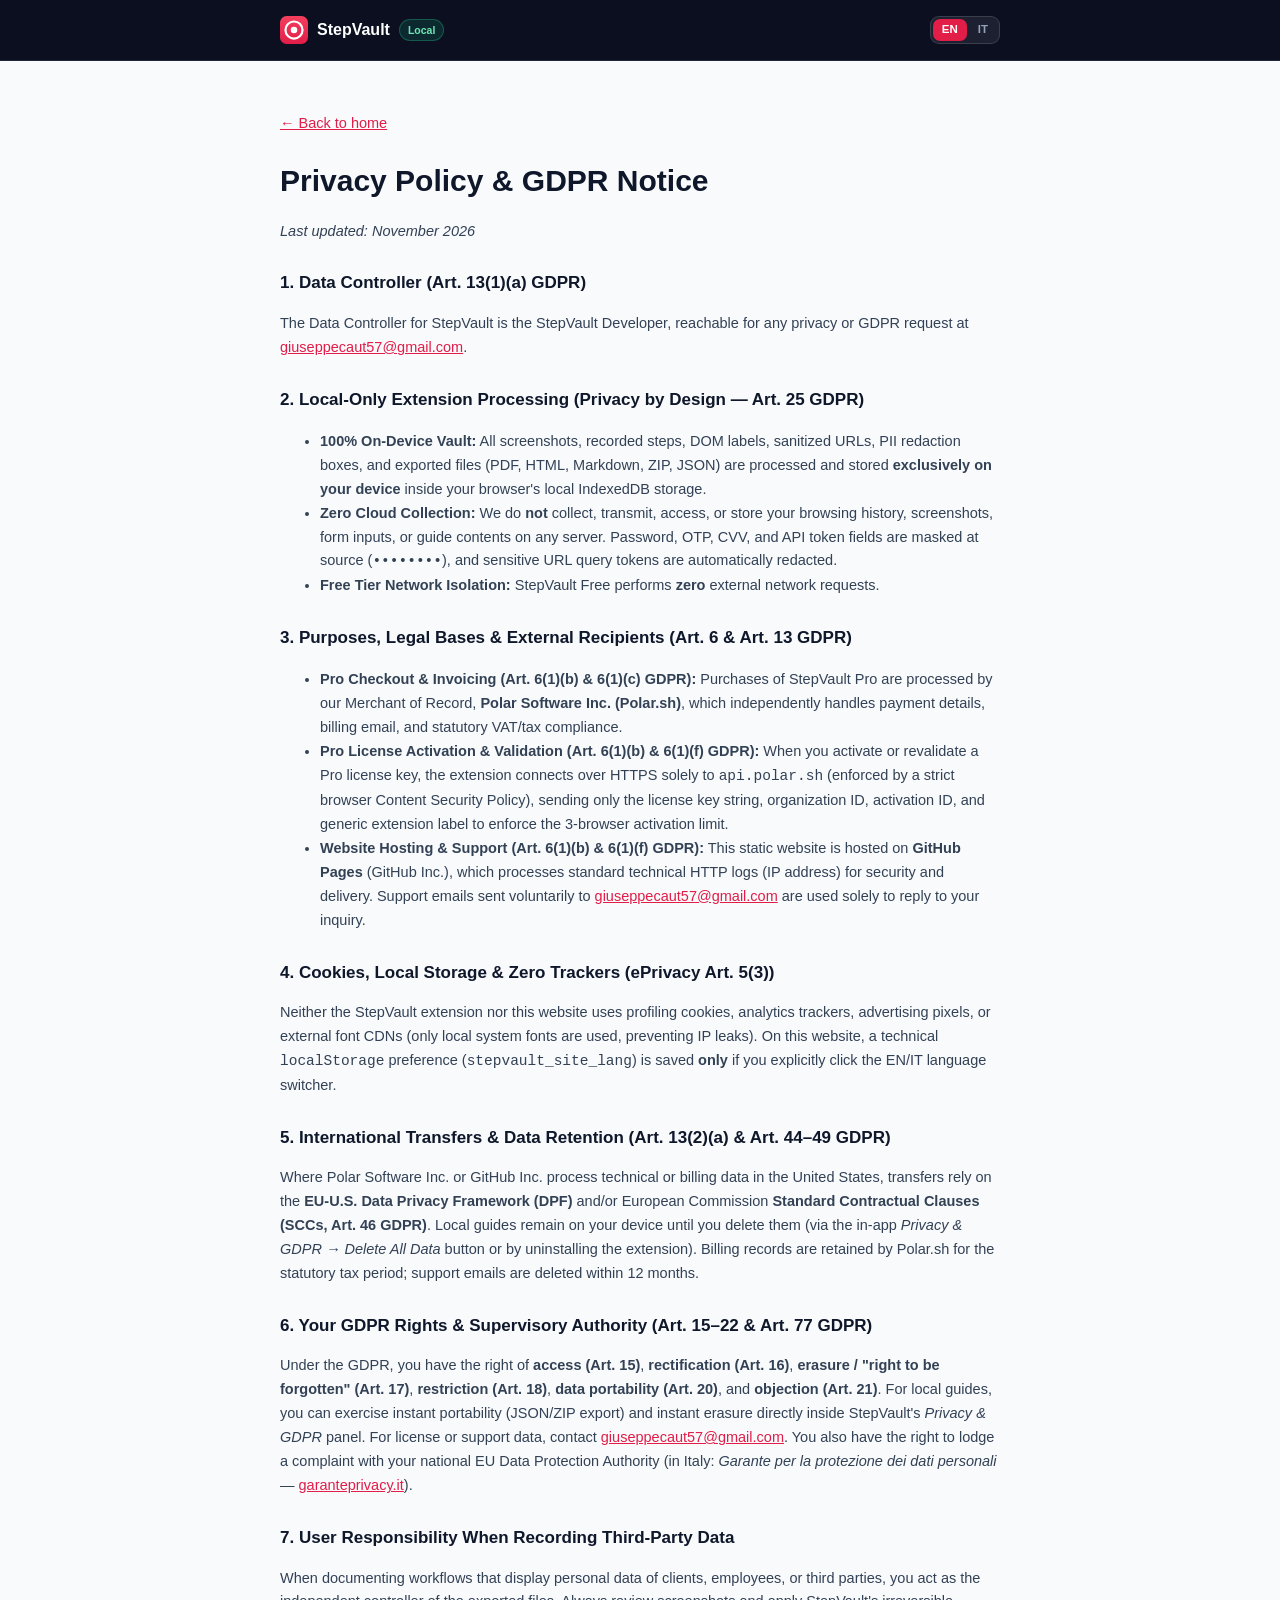
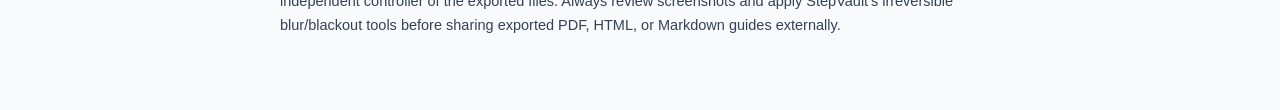
==== commit 7ce3043a: "final edits to the style" ====
--- a/privacy.html
+++ b/privacy.html
@@ -4,6 +4,11 @@
   <meta charset="utf-8" />
   <meta name="viewport" content="width=device-width, initial-scale=1" />
   <title>Privacy Policy (GDPR) — StepVault</title>
+  <meta name="description" content="StepVault GDPR Privacy Notice (EU 2016/679): 100% local IndexedDB processing, zero cloud uploads, zero trackers, and local data erasure controls." />
+  <meta name="robots" content="index, follow" />
+  <link rel="canonical" href="https://giuseeee88.github.io/StepVault/privacy.html" />
+  <link rel="alternate" hreflang="en" href="https://giuseeee88.github.io/StepVault/privacy.html?lang=en" />
+  <link rel="alternate" hreflang="it" href="https://giuseeee88.github.io/StepVault/privacy.html?lang=it" />
   <link rel="icon" type="image/svg+xml" href="./assets/logo.svg" />
   <link rel="alternate icon" type="image/png" href="./assets/favicon.png" />
   <link rel="stylesheet" href="./styles.css" />
@@ -13,7 +18,8 @@
     <div class="legal-header-inner">
       <a href="./index.html" class="legal-brand">
         <img src="./assets/logo.svg" alt="StepVault logo" class="brand-icon-sm" />
-        <span data-i18n="legal_header_brand">StepVault — Local SOP &amp; Guide Recorder</span>
+        <span>StepVault</span>
+        <span class="local-pill local-pill-sm" data-i18n="nav_pill">Local</span>
       </a>
       <div class="lang-switch" role="group" aria-label="Language">
         <button type="button" class="lang-btn active" data-set-lang="en" aria-pressed="true">EN</button>
--- a/styles.css
+++ b/styles.css
@@ -3,6 +3,7 @@
   --slate-900: #0f172a;
   --slate-800: #1e293b;
   --slate-700: #334155;
+  --slate-600: #475569;
   --slate-500: #64748b;
   --slate-400: #94a3b8;
   --slate-200: #e2e8f0;
@@ -23,10 +24,12 @@
 
 html {
   scroll-behavior: smooth;
+  overflow-x: hidden;
 }
 
 body {
   margin: 0;
+  overflow-x: hidden;
   font-family: Inter, -apple-system, BlinkMacSystemFont, "Segoe UI", Roboto, sans-serif;
   background: var(--slate-50);
   color: var(--slate-900);
@@ -39,38 +42,43 @@
 }
 
 .container {
-  max-width: 960px;
+  max-width: 1000px;
   margin: 0 auto;
   padding: 0 20px;
 }
 
+/* ===========================
+   Responsive Sticky Navbar
+   =========================== */
 .site-header {
-  background: var(--slate-950);
+  background: rgba(2, 6, 23, 0.96);
+  backdrop-filter: blur(10px);
   color: #ffffff;
   border-bottom: 1px solid rgba(148, 163, 184, 0.16);
   position: sticky;
   top: 0;
-  z-index: 20;
+  z-index: 40;
 }
 
 .nav {
   display: flex;
   align-items: center;
   justify-content: space-between;
-  height: 64px;
+  min-height: 60px;
   gap: 12px;
 }
 
 .brand {
-  display: flex;
-  align-items: center;
-  gap: 11px;
+  display: inline-flex;
+  align-items: center;
+  gap: 9px;
   text-decoration: none;
+  flex-shrink: 0;
 }
 
 .brand-icon {
-  width: 34px;
-  height: 34px;
+  width: 30px;
+  height: 30px;
   flex-shrink: 0;
   display: block;
 }
@@ -84,43 +92,48 @@
 
 .brand-title {
   font-weight: 800;
-  font-size: 16px;
+  font-size: 16.5px;
   letter-spacing: -0.02em;
-  line-height: 1.15;
-  color: #ffffff;
-}
-
-.brand-sub {
-  font-size: 11px;
-  color: var(--slate-400);
-  font-weight: 500;
-}
-
-.nav-right {
-  display: flex;
-  align-items: center;
-  gap: 18px;
+  line-height: 1;
+  color: #ffffff;
+  white-space: nowrap;
+}
+
+.nav-links-desktop {
+  display: flex;
+  align-items: center;
+  gap: 20px;
   font-size: 13.5px;
   font-weight: 600;
 }
 
-.nav-right a.link {
+.nav-links-desktop a.link {
   color: #cbd5e1;
   text-decoration: none;
-}
-
-.nav-right a.link:hover {
-  color: #ffffff;
+  white-space: nowrap;
+  transition: color 0.15s;
+}
+
+.nav-links-desktop a.link:hover {
+  color: #ffffff;
+}
+
+.nav-actions {
+  display: flex;
+  align-items: center;
+  gap: 10px;
+  flex-shrink: 0;
 }
 
 .lang-switch {
   display: inline-flex;
   align-items: center;
-  background: rgba(148, 163, 184, 0.14);
-  border: 1px solid rgba(148, 163, 184, 0.24);
-  border-radius: 8px;
+  background: rgba(255, 255, 255, 0.07);
+  border: 1px solid rgba(255, 255, 255, 0.14);
+  border-radius: 9px;
   padding: 2px;
   gap: 2px;
+  flex-shrink: 0;
 }
 
 .lang-btn {
@@ -131,8 +144,8 @@
   font-family: inherit;
   font-size: 11.5px;
   font-weight: 800;
-  padding: 4px 8px;
-  border-radius: 6px;
+  padding: 5px 9px;
+  border-radius: 7px;
   cursor: pointer;
   line-height: 1;
   transition: background 0.15s, color 0.15s;
@@ -143,10 +156,66 @@
 }
 
 .lang-btn.active {
-  background: #ffffff;
-  color: var(--slate-950);
-}
-
+  background: var(--rose-600);
+  color: #ffffff;
+}
+
+.menu-toggle {
+  display: none;
+  appearance: none;
+  border: 1px solid rgba(255, 255, 255, 0.16);
+  background: rgba(255, 255, 255, 0.06);
+  color: #f8fafc;
+  width: 36px;
+  height: 34px;
+  border-radius: 9px;
+  align-items: center;
+  justify-content: center;
+  cursor: pointer;
+  padding: 0;
+  flex-shrink: 0;
+}
+
+.menu-toggle:hover {
+  background: rgba(255, 255, 255, 0.12);
+}
+
+.mobile-nav {
+  display: none;
+  border-top: 1px solid rgba(148, 163, 184, 0.14);
+  background: var(--slate-950);
+  padding: 12px 20px 18px;
+}
+
+.mobile-nav.open {
+  display: block;
+}
+
+.mobile-nav-links {
+  display: flex;
+  flex-direction: column;
+  gap: 4px;
+}
+
+.mobile-nav-links a {
+  display: block;
+  padding: 10px 12px;
+  border-radius: 10px;
+  color: #e2e8f0;
+  text-decoration: none;
+  font-size: 14px;
+  font-weight: 600;
+  transition: background 0.15s;
+}
+
+.mobile-nav-links a:hover {
+  background: rgba(255, 255, 255, 0.07);
+  color: #ffffff;
+}
+
+/* ===========================
+   Badges & Buttons
+   =========================== */
 .local-pill {
   display: inline-flex;
   align-items: center;
@@ -155,15 +224,23 @@
   background: rgba(16, 185, 129, 0.15);
   color: #6ee7b7;
   border: 1px solid rgba(52, 211, 153, 0.28);
-  padding: 4px 10px;
-  font-size: 11.5px;
+  padding: 3px 9px;
+  font-size: 11px;
   font-weight: 700;
+  white-space: nowrap;
+}
+
+.local-pill-sm {
+  padding: 2px 8px;
+  font-size: 10.5px;
 }
 
 .local-pill-light {
   background: var(--emerald-50);
   color: var(--emerald-600);
   border-color: #a7f3d0;
+  white-space: normal;
+  text-align: center;
 }
 
 .pro-pill {
@@ -179,6 +256,7 @@
   font-weight: 800;
   text-transform: uppercase;
   letter-spacing: 0.05em;
+  flex-shrink: 0;
 }
 
 .btn {
@@ -186,18 +264,23 @@
   align-items: center;
   justify-content: center;
   gap: 8px;
-  border-radius: 10px;
-  padding: 11px 20px;
+  border-radius: 11px;
+  padding: 12px 22px;
   font-size: 14px;
   font-weight: 700;
   text-decoration: none;
+  white-space: nowrap;
   transition: background 0.15s, border-color 0.15s, transform 0.1s;
+}
+
+.btn:active {
+  transform: scale(0.99);
 }
 
 .btn-primary {
   background: var(--rose-600);
   color: #ffffff;
-  box-shadow: 0 2px 8px rgba(225, 29, 72, 0.25);
+  box-shadow: 0 2px 10px rgba(225, 29, 72, 0.25);
 }
 
 .btn-primary:hover {
@@ -215,30 +298,34 @@
 }
 
 .btn-sm {
-  padding: 7px 14px;
-  font-size: 13px;
-  border-radius: 8px;
-}
-
+  padding: 7px 13px;
+  font-size: 12.5px;
+  border-radius: 9px;
+}
+
+/* ===========================
+   Hero & Single-Color Editor Preview
+   =========================== */
 .hero {
-  padding: 56px 0 42px;
+  padding: 52px 0 42px;
   text-align: center;
 }
 
 .hero h1 {
-  margin: 14px auto;
-  max-width: 740px;
-  font-size: clamp(29px, 4.5vw, 44px);
+  margin: 16px auto 14px;
+  max-width: 760px;
+  font-size: clamp(28px, 4.6vw, 44px);
   line-height: 1.14;
   letter-spacing: -0.03em;
   font-weight: 850;
 }
 
 .subtitle {
-  margin: 0 auto 24px;
-  max-width: 640px;
-  color: var(--slate-500);
-  font-size: 16.5px;
+  margin: 0 auto 26px;
+  max-width: 650px;
+  color: var(--slate-600);
+  font-size: clamp(15px, 2vw, 17px);
+  line-height: 1.6;
 }
 
 .cta-row {
@@ -272,60 +359,69 @@
   flex-wrap: wrap;
   align-items: center;
   justify-content: space-between;
-  gap: 10px;
-  padding: 11px 18px;
+  gap: 8px;
+  padding: 10px 16px;
   border-bottom: 1px solid var(--slate-200);
   background: #ffffff;
   font-size: 12px;
 }
 
-.swatches {
-  display: flex;
-  align-items: center;
-  gap: 6px;
+.mock-segmented {
+  display: inline-flex;
+  align-items: center;
+  background: var(--slate-100);
+  border: 1px solid var(--slate-200);
+  border-radius: 9px;
+  padding: 2px;
+  gap: 2px;
+}
+
+.mock-seg-item {
+  padding: 4px 10px;
+  border-radius: 7px;
+  font-size: 11.5px;
   font-weight: 600;
   color: var(--slate-500);
-}
-
-.swatch {
-  width: 14px;
-  height: 14px;
-  border-radius: 50%;
-  display: inline-block;
-}
-
-.swatch-rose { background: #f43f5e; }
-.swatch-indigo { background: #4f46e5; }
-.swatch-sky { background: #0ea5e9; }
-.swatch-emerald { background: #10b981; }
-
-.swatch.active {
-  outline: 2px solid var(--slate-900);
-  outline-offset: 2px;
+  white-space: nowrap;
+}
+
+.mock-seg-item.active {
+  background: #ffffff;
+  color: var(--slate-900);
+  box-shadow: 0 1px 2px rgba(15, 23, 42, 0.06);
+}
+
+.editor-topbar-right {
+  display: flex;
+  flex-wrap: wrap;
+  align-items: center;
+  gap: 8px;
 }
 
 .amber-pill {
   background: #fef3c7;
   color: #78350f;
   border: 1px solid #fcd34d;
-  border-radius: 8px;
+  border-radius: 9px;
   padding: 4px 10px;
   font-weight: 700;
   font-size: 11.5px;
+  white-space: nowrap;
 }
 
 .export-chip {
   background: var(--rose-600);
   color: #ffffff;
-  border-radius: 8px;
-  padding: 5px 11px;
+  border-radius: 9px;
+  padding: 5px 12px;
   font-weight: 700;
   font-size: 11.5px;
+  white-space: nowrap;
 }
 
 .editor-canvas {
   background: var(--slate-50);
-  padding: 20px;
+  padding: 18px;
   display: flex;
   flex-direction: column;
   gap: 12px;
@@ -345,16 +441,6 @@
   font-weight: 700;
   font-size: 14.5px;
   margin-bottom: 12px;
-}
-
-.step-badge {
-  width: 11px;
-  height: 11px;
-  border-radius: 50%;
-  background: var(--rose-500);
-  box-shadow: 0 0 0 4px rgba(244, 63, 94, 0.18);
-  display: inline-block;
-  flex-shrink: 0;
 }
 
 .step-num-badge {
@@ -387,7 +473,7 @@
   background: var(--slate-100);
   border: 1px solid var(--slate-200);
   border-radius: 10px;
-  padding: 18px;
+  padding: 16px 18px;
   display: flex;
   align-items: center;
   justify-content: space-between;
@@ -398,6 +484,7 @@
 .shot-fields {
   font-size: 13px;
   color: var(--slate-700);
+  line-height: 1.7;
 }
 
 .pixelated {
@@ -411,14 +498,15 @@
 
 .target-btn {
   position: relative;
-  background: #4f46e5;
+  background: var(--slate-900);
   color: #ffffff;
   font-size: 12.5px;
   font-weight: 700;
   padding: 8px 16px;
-  border-radius: 7px;
+  border-radius: 8px;
   outline: 2.5px solid var(--rose-500);
   outline-offset: 2px;
+  white-space: nowrap;
 }
 
 .click-dot {
@@ -433,13 +521,16 @@
   box-shadow: 0 3px 8px rgba(15, 23, 42, 0.3);
 }
 
+/* ===========================
+   Sections & Responsive Grids
+   =========================== */
 .section {
   padding: 48px 0;
 }
 
 .section-header {
   text-align: center;
-  max-width: 660px;
+  max-width: 680px;
   margin: 0 auto 30px;
 }
 
@@ -455,7 +546,7 @@
 
 .section-title {
   text-align: center;
-  font-size: 26px;
+  font-size: clamp(22px, 3.2vw, 28px);
   font-weight: 800;
   letter-spacing: -0.025em;
   margin: 0 0 10px;
@@ -465,12 +556,13 @@
 .section-lead {
   margin: 0 auto;
   font-size: 15px;
-  color: var(--slate-500);
+  color: var(--slate-600);
+  line-height: 1.6;
 }
 
 .workflow-grid {
   display: grid;
-  grid-template-columns: repeat(auto-fit, minmax(210px, 1fr));
+  grid-template-columns: repeat(4, 1fr);
   gap: 16px;
 }
 
@@ -499,18 +591,19 @@
 .workflow-card p {
   margin: 0;
   font-size: 13.5px;
-  color: var(--slate-500);
+  color: var(--slate-600);
+  line-height: 1.55;
 }
 
 .grid-3 {
   display: grid;
-  grid-template-columns: repeat(auto-fit, minmax(260px, 1fr));
+  grid-template-columns: repeat(3, 1fr);
   gap: 16px;
 }
 
 .grid-2 {
   display: grid;
-  grid-template-columns: repeat(auto-fit, minmax(300px, 1fr));
+  grid-template-columns: repeat(2, 1fr);
   gap: 16px;
 }
 
@@ -530,7 +623,8 @@
 .card p {
   margin: 0;
   font-size: 14px;
-  color: var(--slate-500);
+  color: var(--slate-600);
+  line-height: 1.55;
 }
 
 .pro-spotlight-card {
@@ -543,7 +637,7 @@
 
 .pro-spotlight-head {
   display: flex;
-  align-items: center;
+  align-items: flex-start;
   justify-content: space-between;
   gap: 10px;
   margin-bottom: 8px;
@@ -553,12 +647,14 @@
   margin: 0;
   font-size: 16px;
   font-weight: 800;
+  line-height: 1.3;
 }
 
 .pro-spotlight-card p {
   margin: 0 0 10px;
   font-size: 14px;
   color: var(--slate-700);
+  line-height: 1.6;
 }
 
 .pro-benefit-note {
@@ -567,12 +663,16 @@
   color: var(--emerald-600);
 }
 
+/* ===========================
+   Comparison Table
+   =========================== */
 .compare-wrap {
   margin-top: 24px;
   background: #ffffff;
   border: 1px solid var(--slate-200);
   border-radius: 16px;
   overflow-x: auto;
+  -webkit-overflow-scrolling: touch;
   box-shadow: 0 8px 24px rgba(15, 23, 42, 0.04);
 }
 
@@ -580,7 +680,7 @@
   width: 100%;
   border-collapse: collapse;
   font-size: 13.5px;
-  min-width: 580px;
+  min-width: 560px;
 }
 
 .compare-table th,
@@ -616,11 +716,14 @@
   color: var(--slate-500);
 }
 
+/* ===========================
+   Pricing & FAQ
+   =========================== */
 .pricing-grid {
   display: grid;
-  grid-template-columns: repeat(auto-fit, minmax(290px, 1fr));
-  gap: 18px;
-  max-width: 760px;
+  grid-template-columns: repeat(2, 1fr);
+  gap: 20px;
+  max-width: 780px;
   margin: 0 auto;
 }
 
@@ -682,7 +785,7 @@
 .tier-desc {
   margin: 4px 0 0;
   font-size: 13px;
-  color: var(--slate-500);
+  color: var(--slate-600);
 }
 
 .features-list {
@@ -757,7 +860,7 @@
 .faq-item p {
   margin: 10px 0 0;
   font-size: 14px;
-  color: var(--slate-500);
+  color: var(--slate-600);
   line-height: 1.6;
 }
 
@@ -772,7 +875,7 @@
 }
 
 .cta-banner h2 {
-  margin: 10px auto 10px;
+  margin: 12px auto 10px;
   font-size: clamp(22px, 3.5vw, 30px);
   font-weight: 850;
   letter-spacing: -0.025em;
@@ -786,10 +889,14 @@
   max-width: 560px;
 }
 
+/* ===========================
+   Legal Pages & Footer
+   =========================== */
 .legal-header-inner {
-  max-width: 720px;
+  max-width: 760px;
   margin: 0 auto;
-  padding: 14px 20px;
+  min-height: 60px;
+  padding: 10px 20px;
   display: flex;
   align-items: center;
   justify-content: space-between;
@@ -800,21 +907,21 @@
   color: #ffffff;
   text-decoration: none;
   font-weight: 800;
-  font-size: 15px;
+  font-size: 16px;
   display: inline-flex;
   align-items: center;
-  gap: 10px;
+  gap: 9px;
 }
 
 .legal-wrap {
-  max-width: 720px;
+  max-width: 760px;
   margin: 0 auto;
-  padding: 40px 20px 60px;
+  padding: 36px 20px 60px;
   line-height: 1.65;
 }
 
 .legal-wrap h1 {
-  font-size: 28px;
+  font-size: clamp(24px, 4vw, 30px);
   margin-bottom: 6px;
 }
 
@@ -851,6 +958,7 @@
 
 .footer-links {
   display: flex;
+  flex-wrap: wrap;
   gap: 18px;
 }
 
@@ -863,8 +971,100 @@
   color: var(--slate-900);
 }
 
-@media (max-width: 640px) {
-  .hide-mobile {
+/* ===========================
+   Multi-Tier Responsive Breakpoints
+   =========================== */
+@media (max-width: 920px) {
+  .nav-links-desktop {
     display: none;
   }
-}
+
+  .menu-toggle {
+    display: inline-flex;
+  }
+
+  .workflow-grid {
+    grid-template-columns: repeat(2, 1fr);
+  }
+
+  .grid-3 {
+    grid-template-columns: repeat(2, 1fr);
+  }
+}
+
+@media (max-width: 720px) {
+  .grid-2,
+  .pricing-grid {
+    grid-template-columns: 1fr;
+  }
+
+  .section {
+    padding: 38px 0;
+  }
+
+  .hero {
+    padding: 38px 0 30px;
+  }
+}
+
+@media (max-width: 560px) {
+  .container {
+    padding: 0 16px;
+  }
+
+  .nav {
+    min-height: 56px;
+    gap: 8px;
+  }
+
+  .brand .local-pill-sm {
+    display: none;
+  }
+
+  .nav-actions {
+    gap: 6px;
+  }
+
+  .nav-actions .btn-sm {
+    padding: 7px 10px;
+    font-size: 12px;
+  }
+
+  .workflow-grid,
+  .grid-3 {
+    grid-template-columns: 1fr;
+  }
+
+  .cta-row .btn {
+    width: 100%;
+  }
+
+  .editor-canvas {
+    padding: 12px;
+  }
+
+  .step-card {
+    padding: 14px;
+  }
+
+  .shot-box {
+    padding: 14px;
+  }
+
+  .price-card {
+    padding: 22px 18px;
+  }
+
+  .cta-banner {
+    padding: 30px 18px;
+  }
+
+  .footer-inner {
+    flex-direction: column;
+    text-align: center;
+  }
+
+  .footer-links {
+    justify-content: center;
+  }
+}
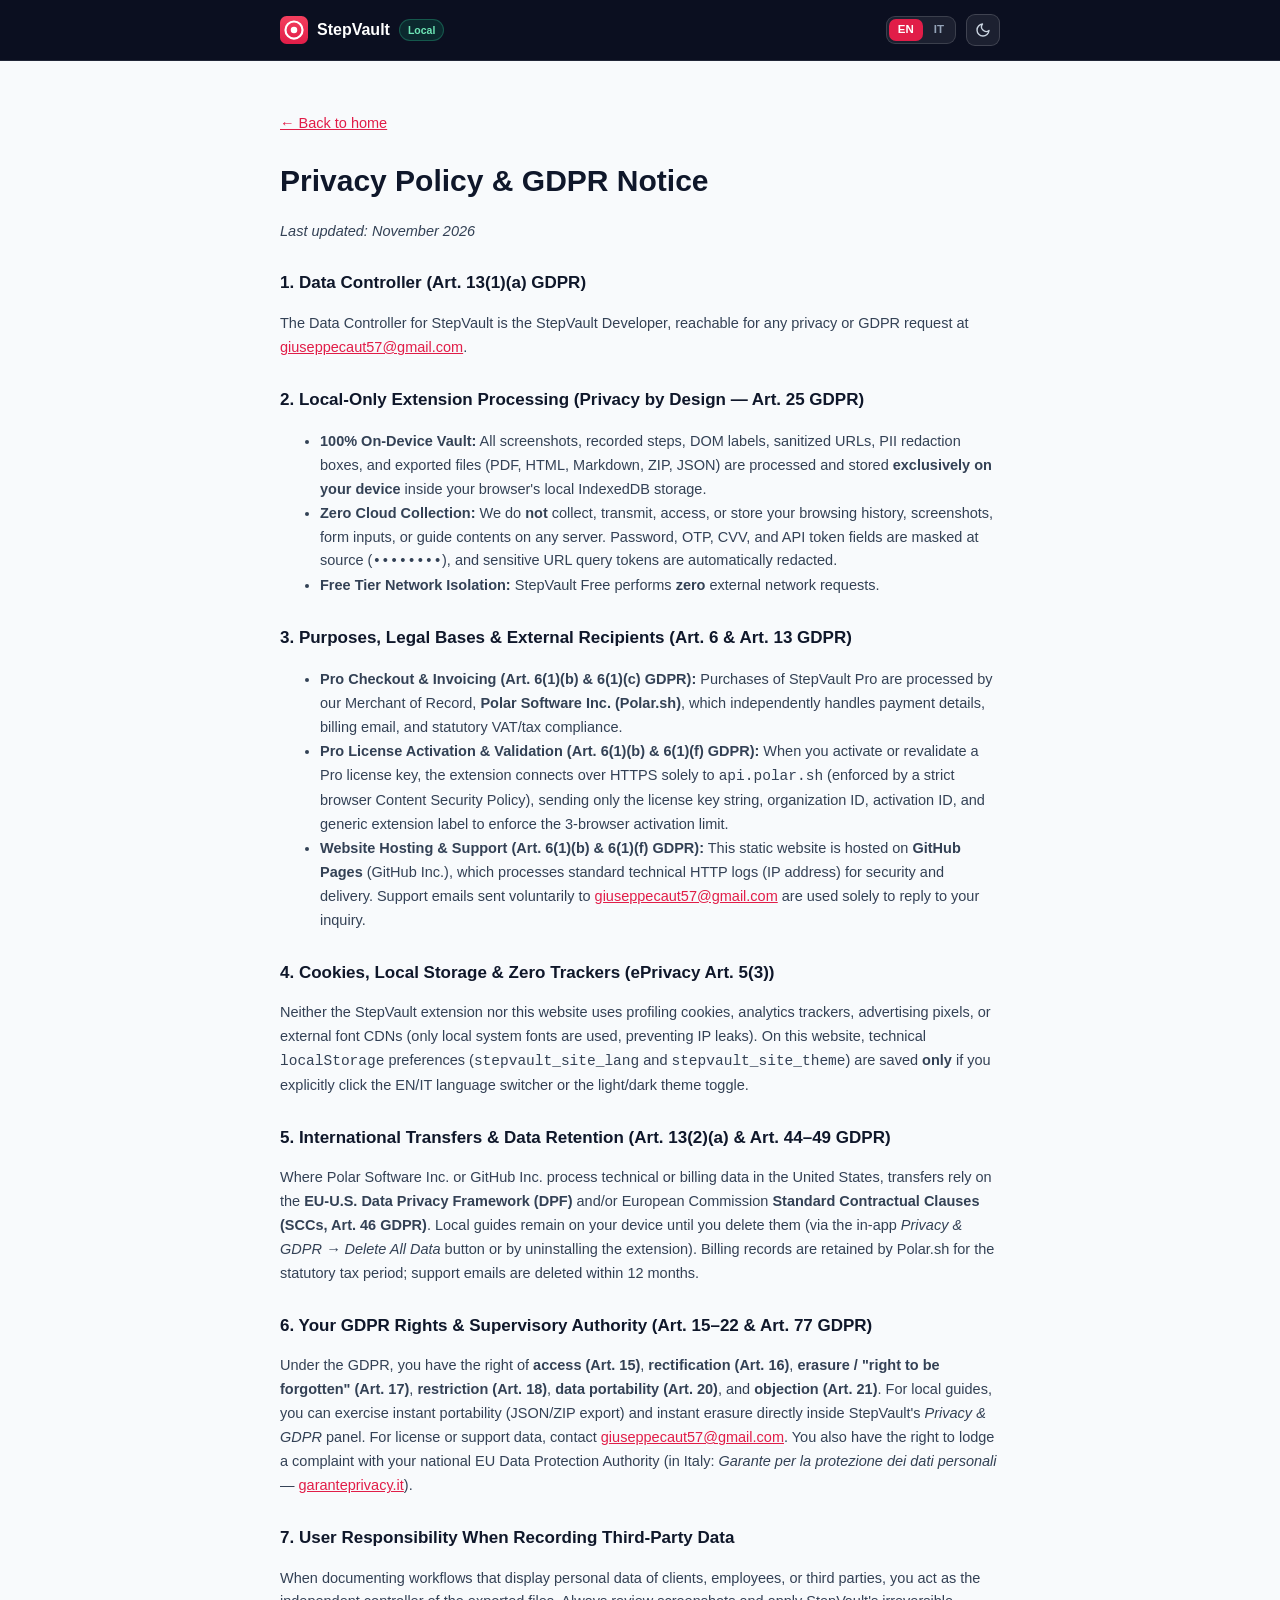
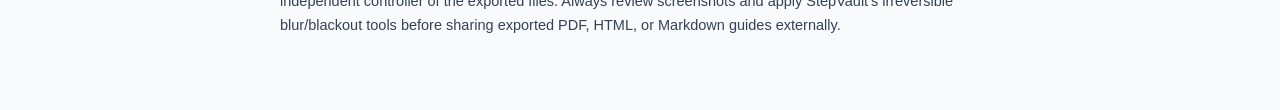
==== commit 94806b72: "added dark mode" ====
--- a/privacy.html
+++ b/privacy.html
@@ -11,6 +11,20 @@
   <link rel="alternate" hreflang="it" href="https://giuseeee88.github.io/StepVault/privacy.html?lang=it" />
   <link rel="icon" type="image/svg+xml" href="./assets/logo.svg" />
   <link rel="alternate icon" type="image/png" href="./assets/favicon.png" />
+  <script>
+    (function () {
+      try {
+        var saved = localStorage.getItem('stepvault_site_theme');
+        if (saved === 'dark' || saved === 'light') {
+          document.documentElement.setAttribute('data-theme', saved);
+          return;
+        }
+        if (window.matchMedia && window.matchMedia('(prefers-color-scheme: dark)').matches) {
+          document.documentElement.setAttribute('data-theme', 'dark');
+        }
+      } catch (_e) {}
+    })();
+  </script>
   <link rel="stylesheet" href="./styles.css" />
 </head>
 <body>
@@ -21,9 +35,20 @@
         <span>StepVault</span>
         <span class="local-pill local-pill-sm" data-i18n="nav_pill">Local</span>
       </a>
-      <div class="lang-switch" role="group" aria-label="Language">
-        <button type="button" class="lang-btn active" data-set-lang="en" aria-pressed="true">EN</button>
-        <button type="button" class="lang-btn" data-set-lang="it" aria-pressed="false">IT</button>
+      <div class="nav-actions">
+        <div class="lang-switch" role="group" aria-label="Language">
+          <button type="button" class="lang-btn active" data-set-lang="en" aria-pressed="true">EN</button>
+          <button type="button" class="lang-btn" data-set-lang="it" aria-pressed="false">IT</button>
+        </div>
+        <button type="button" class="theme-toggle" id="theme-toggle" data-theme-toggle aria-pressed="false" aria-label="Toggle dark mode" title="Toggle dark mode">
+          <svg class="icon-moon" width="16" height="16" viewBox="0 0 24 24" fill="none" stroke="currentColor" stroke-width="2.1" stroke-linecap="round" stroke-linejoin="round" aria-hidden="true">
+            <path d="M21 12.79A9 9 0 1 1 11.21 3 7 7 0 0 0 21 12.79z" />
+          </svg>
+          <svg class="icon-sun" width="16" height="16" viewBox="0 0 24 24" fill="none" stroke="currentColor" stroke-width="2.1" stroke-linecap="round" stroke-linejoin="round" aria-hidden="true">
+            <circle cx="12" cy="12" r="4" />
+            <path d="M12 2v2M12 20v2M4.93 4.93l1.41 1.41M17.66 17.66l1.41 1.41M2 12h2M20 12h2M6.34 17.66l-1.41 1.41M19.07 4.93l-1.41 1.41" />
+          </svg>
+        </button>
       </div>
     </div>
   </header>
--- a/styles.css
+++ b/styles.css
@@ -160,6 +160,53 @@
   color: #ffffff;
 }
 
+.theme-toggle {
+  appearance: none;
+  border: 1px solid rgba(255, 255, 255, 0.16);
+  background: rgba(255, 255, 255, 0.07);
+  color: #cbd5e1;
+  width: 34px;
+  height: 32px;
+  border-radius: 9px;
+  display: inline-flex;
+  align-items: center;
+  justify-content: center;
+  cursor: pointer;
+  padding: 0;
+  flex-shrink: 0;
+  transition: background 0.15s, color 0.15s, border-color 0.15s;
+}
+
+.theme-toggle:hover {
+  background: rgba(255, 255, 255, 0.14);
+  color: #ffffff;
+}
+
+.theme-toggle .icon-sun {
+  display: none;
+}
+
+html[data-theme="dark"] .theme-toggle {
+  color: #fbbf24;
+  border-color: rgba(251, 191, 36, 0.32);
+  background: rgba(251, 191, 36, 0.1);
+}
+
+html[data-theme="dark"] .theme-toggle .icon-moon {
+  display: none;
+}
+
+html[data-theme="dark"] .theme-toggle .icon-sun {
+  display: block;
+}
+
+.mobile-nav-cta {
+  display: none;
+  margin-top: 8px;
+  width: 100%;
+  text-align: center;
+}
+
 .menu-toggle {
   display: none;
   appearance: none;
@@ -972,9 +1019,243 @@
 }
 
 /* ===========================
-   Multi-Tier Responsive Breakpoints
+   Full Dark Mode Theme
    =========================== */
-@media (max-width: 920px) {
+html[data-theme="dark"] {
+  color-scheme: dark;
+}
+
+html[data-theme="dark"] body {
+  background: #090d16;
+  color: #f8fafc;
+}
+
+html[data-theme="dark"] .site-header {
+  background: rgba(2, 6, 23, 0.94);
+  border-bottom-color: rgba(148, 163, 184, 0.18);
+}
+
+html[data-theme="dark"] .subtitle,
+html[data-theme="dark"] .section-lead,
+html[data-theme="dark"] .workflow-card p,
+html[data-theme="dark"] .card p,
+html[data-theme="dark"] .tier-desc,
+html[data-theme="dark"] .faq-item p {
+  color: #cbd5e1;
+}
+
+html[data-theme="dark"] .hero-trust,
+html[data-theme="dark"] .price-footnote {
+  color: #94a3b8;
+}
+
+html[data-theme="dark"] .local-pill-light {
+  background: rgba(16, 185, 129, 0.14);
+  color: #6ee7b7;
+  border-color: rgba(52, 211, 153, 0.32);
+}
+
+html[data-theme="dark"] .pro-pill {
+  background: rgba(244, 63, 94, 0.16);
+  color: #fda4af;
+  border-color: rgba(244, 63, 94, 0.35);
+}
+
+html[data-theme="dark"] .btn-secondary {
+  background: #1e293b;
+  color: #f8fafc;
+  border-color: #334155;
+}
+
+html[data-theme="dark"] .btn-secondary:hover {
+  background: #334155;
+}
+
+html[data-theme="dark"] .editor-frame {
+  background: #0f172a;
+  border-color: #1e293b;
+  box-shadow: 0 24px 55px rgba(0, 0, 0, 0.55);
+}
+
+html[data-theme="dark"] .editor-topbar {
+  background: #0f172a;
+  border-bottom-color: #1e293b;
+}
+
+html[data-theme="dark"] .mock-segmented {
+  background: #1e293b;
+  border-color: #334155;
+}
+
+html[data-theme="dark"] .mock-seg-item {
+  color: #94a3b8;
+}
+
+html[data-theme="dark"] .mock-seg-item.active {
+  background: #020617;
+  color: #f8fafc;
+}
+
+html[data-theme="dark"] .amber-pill {
+  background: rgba(245, 158, 11, 0.16);
+  color: #fcd34d;
+  border-color: rgba(251, 191, 36, 0.36);
+}
+
+html[data-theme="dark"] .editor-canvas {
+  background: #060911;
+}
+
+html[data-theme="dark"] .step-card {
+  background: #0f172a;
+  border-color: #1e293b;
+}
+
+html[data-theme="dark"] .step-head {
+  color: #f8fafc;
+}
+
+html[data-theme="dark"] .step-callout-mini {
+  background: rgba(16, 185, 129, 0.13);
+  border-left-color: #10b981;
+  color: #a7f3d0;
+}
+
+html[data-theme="dark"] .shot-box {
+  background: #162033;
+  border-color: #28354d;
+}
+
+html[data-theme="dark"] .shot-fields {
+  color: #e2e8f0;
+}
+
+html[data-theme="dark"] .pixelated {
+  background: repeating-linear-gradient(90deg, #475569 0 5px, #64748b 5px 10px);
+}
+
+html[data-theme="dark"] .target-btn {
+  background: #020617;
+  color: #ffffff;
+}
+
+html[data-theme="dark"] .section-eyebrow {
+  color: #fb7185;
+}
+
+html[data-theme="dark"] .workflow-card,
+html[data-theme="dark"] .card,
+html[data-theme="dark"] .pro-spotlight-card,
+html[data-theme="dark"] .price-card,
+html[data-theme="dark"] .faq-item {
+  background: #0f172a;
+  border-color: #1e293b;
+}
+
+html[data-theme="dark"] .pro-spotlight-card p,
+html[data-theme="dark"] .features-list {
+  color: #e2e8f0;
+}
+
+html[data-theme="dark"] .pro-benefit-note,
+html[data-theme="dark"] .features-list li::before {
+  color: #34d399;
+}
+
+html[data-theme="dark"] .compare-wrap {
+  background: #0f172a;
+  border-color: #1e293b;
+  box-shadow: 0 12px 32px rgba(0, 0, 0, 0.4);
+}
+
+html[data-theme="dark"] .compare-table th,
+html[data-theme="dark"] .compare-table td {
+  border-bottom-color: #1e293b;
+}
+
+html[data-theme="dark"] .compare-table td {
+  color: #e2e8f0;
+}
+
+html[data-theme="dark"] .compare-table td.col-highlight {
+  background: rgba(225, 29, 72, 0.14);
+  color: #ffe4e6;
+}
+
+html[data-theme="dark"] .compare-table td.muted {
+  color: #94a3b8;
+}
+
+html[data-theme="dark"] .price-card.pro {
+  background: #131c31;
+  border-color: #f43f5e;
+  box-shadow: 0 16px 40px rgba(225, 29, 72, 0.18);
+}
+
+html[data-theme="dark"] .tier {
+  color: #94a3b8;
+}
+
+html[data-theme="dark"] .price-card.pro .tier {
+  color: #fb7185;
+}
+
+html[data-theme="dark"] .amount span {
+  color: #94a3b8;
+}
+
+html[data-theme="dark"] .faq-item summary {
+  color: #f8fafc;
+}
+
+html[data-theme="dark"] .faq-item[open] summary::after {
+  color: #fb7185;
+}
+
+html[data-theme="dark"] .cta-banner {
+  background: linear-gradient(180deg, #111827 0%, #020617 100%);
+  border-color: rgba(244, 63, 94, 0.3);
+}
+
+html[data-theme="dark"] .site-footer {
+  border-top-color: #1e293b;
+  color: #64748b;
+}
+
+html[data-theme="dark"] .footer-links a {
+  color: #94a3b8;
+}
+
+html[data-theme="dark"] .footer-links a:hover {
+  color: #f8fafc;
+}
+
+html[data-theme="dark"] .legal-wrap h1,
+html[data-theme="dark"] .legal-wrap h2,
+html[data-theme="dark"] .legal-wrap strong {
+  color: #f8fafc;
+}
+
+html[data-theme="dark"] .legal-wrap p,
+html[data-theme="dark"] .legal-wrap li {
+  color: #cbd5e1;
+}
+
+html[data-theme="dark"] .legal-wrap code {
+  background: #1e293b;
+  color: #f8fafc;
+  padding: 1px 6px;
+  border-radius: 5px;
+}
+
+html[data-theme="dark"] .accent-link {
+  color: #fb7185;
+}
+
+/* ===========================
+   Multi-Tier Responsive Breakpoints (PC / Tablet / Mobile)
+   =========================== */
+@media (max-width: 960px) {
   .nav-links-desktop {
     display: none;
   }
@@ -1068,3 +1349,14 @@
     justify-content: center;
   }
 }
+
+@media (max-width: 460px) {
+  .nav-cta-desktop {
+    display: none;
+  }
+
+  .mobile-nav-cta {
+    display: inline-flex;
+    color: #ffffff !important;
+  }
+}
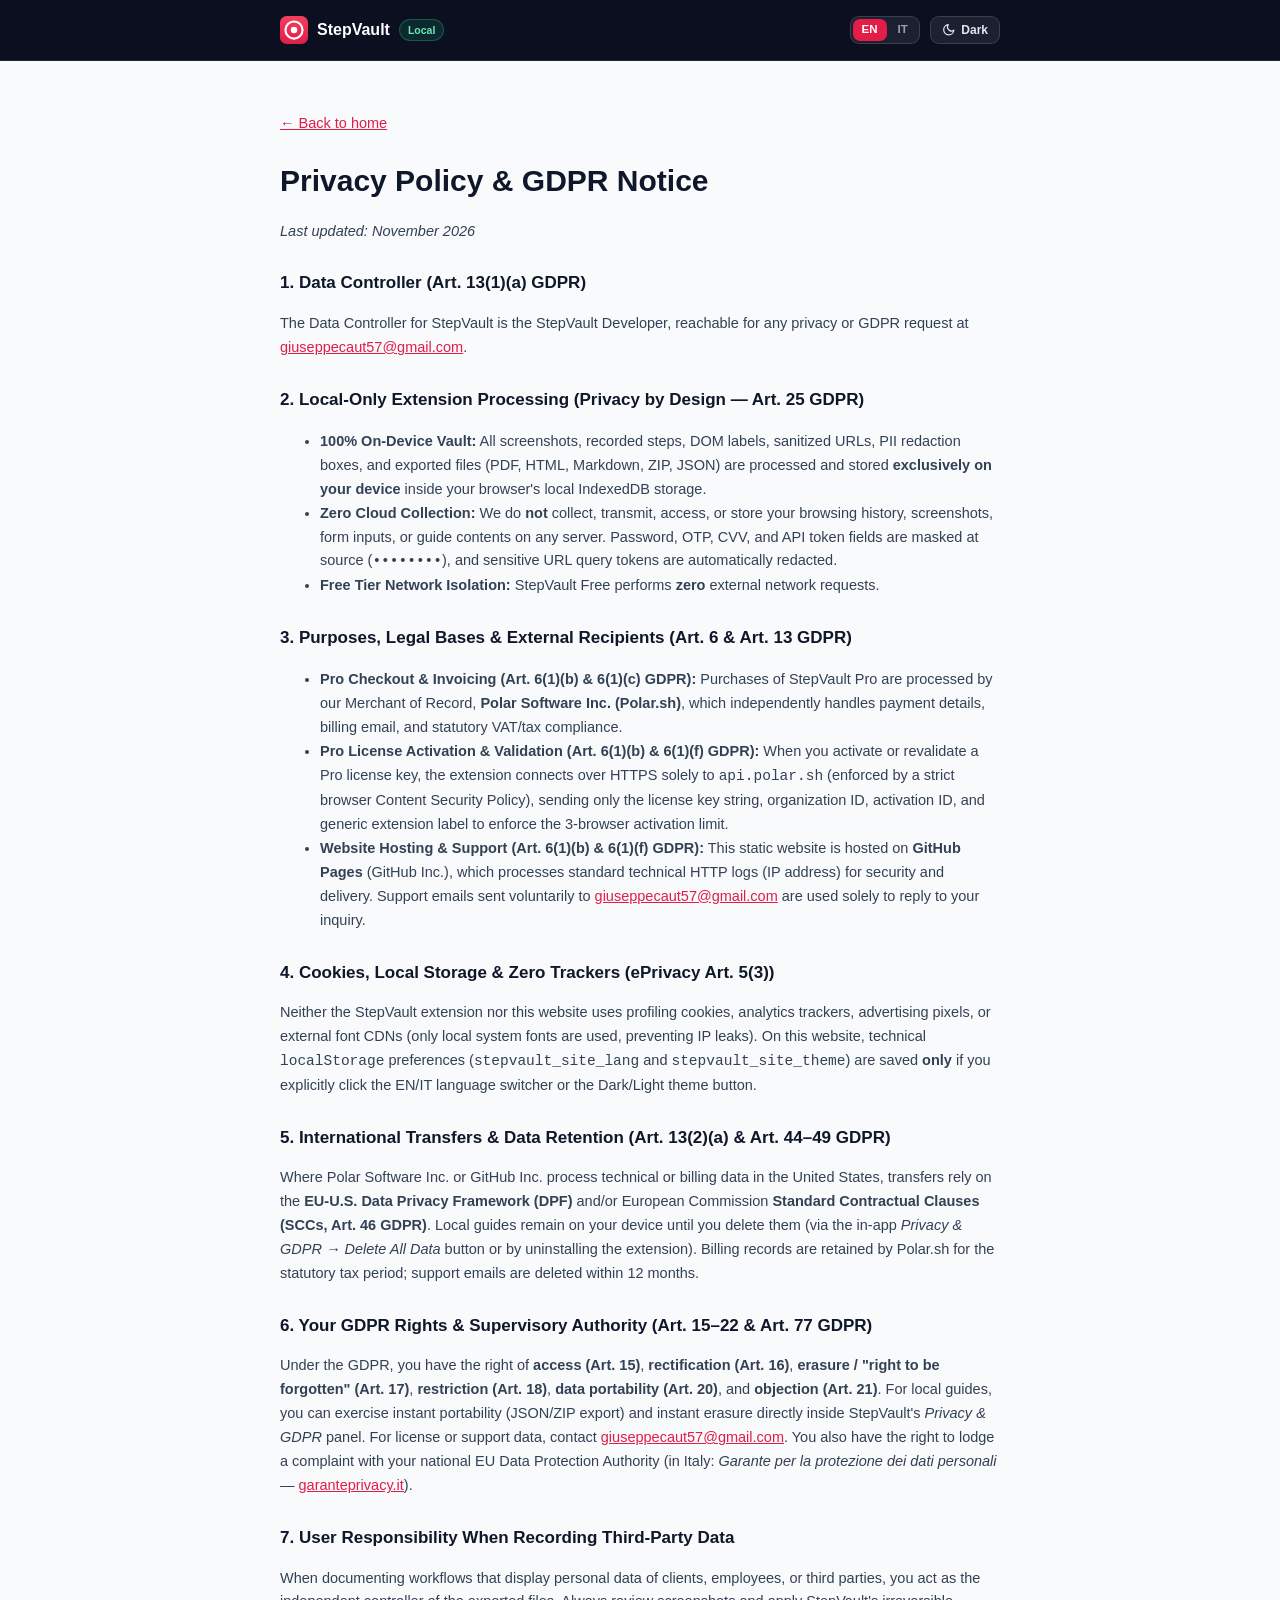
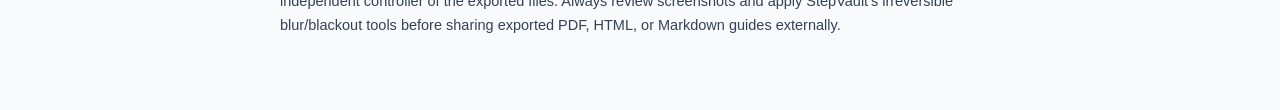
==== commit aae57a38: "edits to the dark theme" ====
--- a/privacy.html
+++ b/privacy.html
@@ -15,17 +15,13 @@
     (function () {
       try {
         var saved = localStorage.getItem('stepvault_site_theme');
-        if (saved === 'dark' || saved === 'light') {
-          document.documentElement.setAttribute('data-theme', saved);
-          return;
-        }
-        if (window.matchMedia && window.matchMedia('(prefers-color-scheme: dark)').matches) {
-          document.documentElement.setAttribute('data-theme', 'dark');
-        }
-      } catch (_e) {}
+        document.documentElement.setAttribute('data-theme', saved === 'dark' ? 'dark' : 'light');
+      } catch (_e) {
+        document.documentElement.setAttribute('data-theme', 'light');
+      }
     })();
   </script>
-  <link rel="stylesheet" href="./styles.css" />
+  <link rel="stylesheet" href="./styles.css?v=2" />
 </head>
 <body>
   <header class="site-header">
@@ -40,14 +36,15 @@
           <button type="button" class="lang-btn active" data-set-lang="en" aria-pressed="true">EN</button>
           <button type="button" class="lang-btn" data-set-lang="it" aria-pressed="false">IT</button>
         </div>
-        <button type="button" class="theme-toggle" id="theme-toggle" data-theme-toggle aria-pressed="false" aria-label="Toggle dark mode" title="Toggle dark mode">
-          <svg class="icon-moon" width="16" height="16" viewBox="0 0 24 24" fill="none" stroke="currentColor" stroke-width="2.1" stroke-linecap="round" stroke-linejoin="round" aria-hidden="true">
+        <button type="button" class="nav-theme-btn" id="theme-toggle" data-theme-toggle aria-pressed="false" aria-label="Switch to dark theme" title="Switch to dark theme">
+          <svg class="icon-moon" width="13.5" height="13.5" viewBox="0 0 24 24" fill="none" stroke="currentColor" stroke-width="2.2" stroke-linecap="round" stroke-linejoin="round" aria-hidden="true">
             <path d="M21 12.79A9 9 0 1 1 11.21 3 7 7 0 0 0 21 12.79z" />
           </svg>
-          <svg class="icon-sun" width="16" height="16" viewBox="0 0 24 24" fill="none" stroke="currentColor" stroke-width="2.1" stroke-linecap="round" stroke-linejoin="round" aria-hidden="true">
+          <svg class="icon-sun" width="13.5" height="13.5" viewBox="0 0 24 24" fill="none" stroke="currentColor" stroke-width="2.2" stroke-linecap="round" stroke-linejoin="round" aria-hidden="true">
             <circle cx="12" cy="12" r="4" />
             <path d="M12 2v2M12 20v2M4.93 4.93l1.41 1.41M17.66 17.66l1.41 1.41M2 12h2M20 12h2M6.34 17.66l-1.41 1.41M19.07 4.93l-1.41 1.41" />
           </svg>
+          <span class="theme-btn-label">Dark</span>
         </button>
       </div>
     </div>
@@ -114,6 +111,6 @@
     </p>
   </main>
 
-  <script src="./i18n.js"></script>
+  <script src="./main.js?v=2"></script>
 </body>
 </html>
--- a/styles.css
+++ b/styles.css
@@ -160,44 +160,48 @@
   color: #ffffff;
 }
 
-.theme-toggle {
+.nav-theme-btn {
   appearance: none;
-  border: 1px solid rgba(255, 255, 255, 0.16);
+  border: 1px solid rgba(255, 255, 255, 0.14);
   background: rgba(255, 255, 255, 0.07);
-  color: #cbd5e1;
-  width: 34px;
-  height: 32px;
+  color: #e2e8f0;
+  font-family: inherit;
+  font-size: 12px;
+  font-weight: 700;
+  padding: 6px 11px;
   border-radius: 9px;
   display: inline-flex;
   align-items: center;
-  justify-content: center;
+  gap: 6px;
   cursor: pointer;
-  padding: 0;
+  line-height: 1;
+  white-space: nowrap;
   flex-shrink: 0;
   transition: background 0.15s, color 0.15s, border-color 0.15s;
 }
 
-.theme-toggle:hover {
+.nav-theme-btn:hover {
   background: rgba(255, 255, 255, 0.14);
   color: #ffffff;
 }
 
-.theme-toggle .icon-sun {
+.nav-theme-btn .icon-sun {
   display: none;
 }
 
-html[data-theme="dark"] .theme-toggle {
+html[data-theme="dark"] .nav-theme-btn {
+  background: rgba(255, 255, 255, 0.1);
+  border-color: rgba(255, 255, 255, 0.22);
+  color: #ffffff;
+}
+
+html[data-theme="dark"] .nav-theme-btn .icon-moon {
+  display: none;
+}
+
+html[data-theme="dark"] .nav-theme-btn .icon-sun {
+  display: block;
   color: #fbbf24;
-  border-color: rgba(251, 191, 36, 0.32);
-  background: rgba(251, 191, 36, 0.1);
-}
-
-html[data-theme="dark"] .theme-toggle .icon-moon {
-  display: none;
-}
-
-html[data-theme="dark"] .theme-toggle .icon-sun {
-  display: block;
 }
 
 .mobile-nav-cta {
@@ -403,67 +407,19 @@
 
 .editor-topbar {
   display: flex;
-  flex-wrap: wrap;
-  align-items: center;
-  justify-content: space-between;
-  gap: 8px;
-  padding: 10px 16px;
+  align-items: center;
+  justify-content: center;
+  padding: 9px 16px;
   border-bottom: 1px solid var(--slate-200);
-  background: #ffffff;
-  font-size: 12px;
-}
-
-.mock-segmented {
-  display: inline-flex;
-  align-items: center;
-  background: var(--slate-100);
-  border: 1px solid var(--slate-200);
-  border-radius: 9px;
-  padding: 2px;
-  gap: 2px;
-}
-
-.mock-seg-item {
-  padding: 4px 10px;
-  border-radius: 7px;
+  background: var(--slate-50);
+}
+
+.example-caption {
   font-size: 11.5px;
-  font-weight: 600;
+  font-weight: 700;
+  letter-spacing: 0.04em;
+  text-transform: uppercase;
   color: var(--slate-500);
-  white-space: nowrap;
-}
-
-.mock-seg-item.active {
-  background: #ffffff;
-  color: var(--slate-900);
-  box-shadow: 0 1px 2px rgba(15, 23, 42, 0.06);
-}
-
-.editor-topbar-right {
-  display: flex;
-  flex-wrap: wrap;
-  align-items: center;
-  gap: 8px;
-}
-
-.amber-pill {
-  background: #fef3c7;
-  color: #78350f;
-  border: 1px solid #fcd34d;
-  border-radius: 9px;
-  padding: 4px 10px;
-  font-weight: 700;
-  font-size: 11.5px;
-  white-space: nowrap;
-}
-
-.export-chip {
-  background: var(--rose-600);
-  color: #ffffff;
-  border-radius: 9px;
-  padding: 5px 12px;
-  font-weight: 700;
-  font-size: 11.5px;
-  white-space: nowrap;
 }
 
 .editor-canvas {
@@ -1078,28 +1034,12 @@
 }
 
 html[data-theme="dark"] .editor-topbar {
-  background: #0f172a;
+  background: #0b1120;
   border-bottom-color: #1e293b;
 }
 
-html[data-theme="dark"] .mock-segmented {
-  background: #1e293b;
-  border-color: #334155;
-}
-
-html[data-theme="dark"] .mock-seg-item {
+html[data-theme="dark"] .example-caption {
   color: #94a3b8;
-}
-
-html[data-theme="dark"] .mock-seg-item.active {
-  background: #020617;
-  color: #f8fafc;
-}
-
-html[data-theme="dark"] .amber-pill {
-  background: rgba(245, 158, 11, 0.16);
-  color: #fcd34d;
-  border-color: rgba(251, 191, 36, 0.36);
 }
 
 html[data-theme="dark"] .editor-canvas {
@@ -1350,9 +1290,14 @@
   }
 }
 
-@media (max-width: 460px) {
+@media (max-width: 480px) {
   .nav-cta-desktop {
     display: none;
+  }
+
+  .nav-theme-btn {
+    padding: 6px 9px;
+    font-size: 11.5px;
   }
 
   .mobile-nav-cta {
